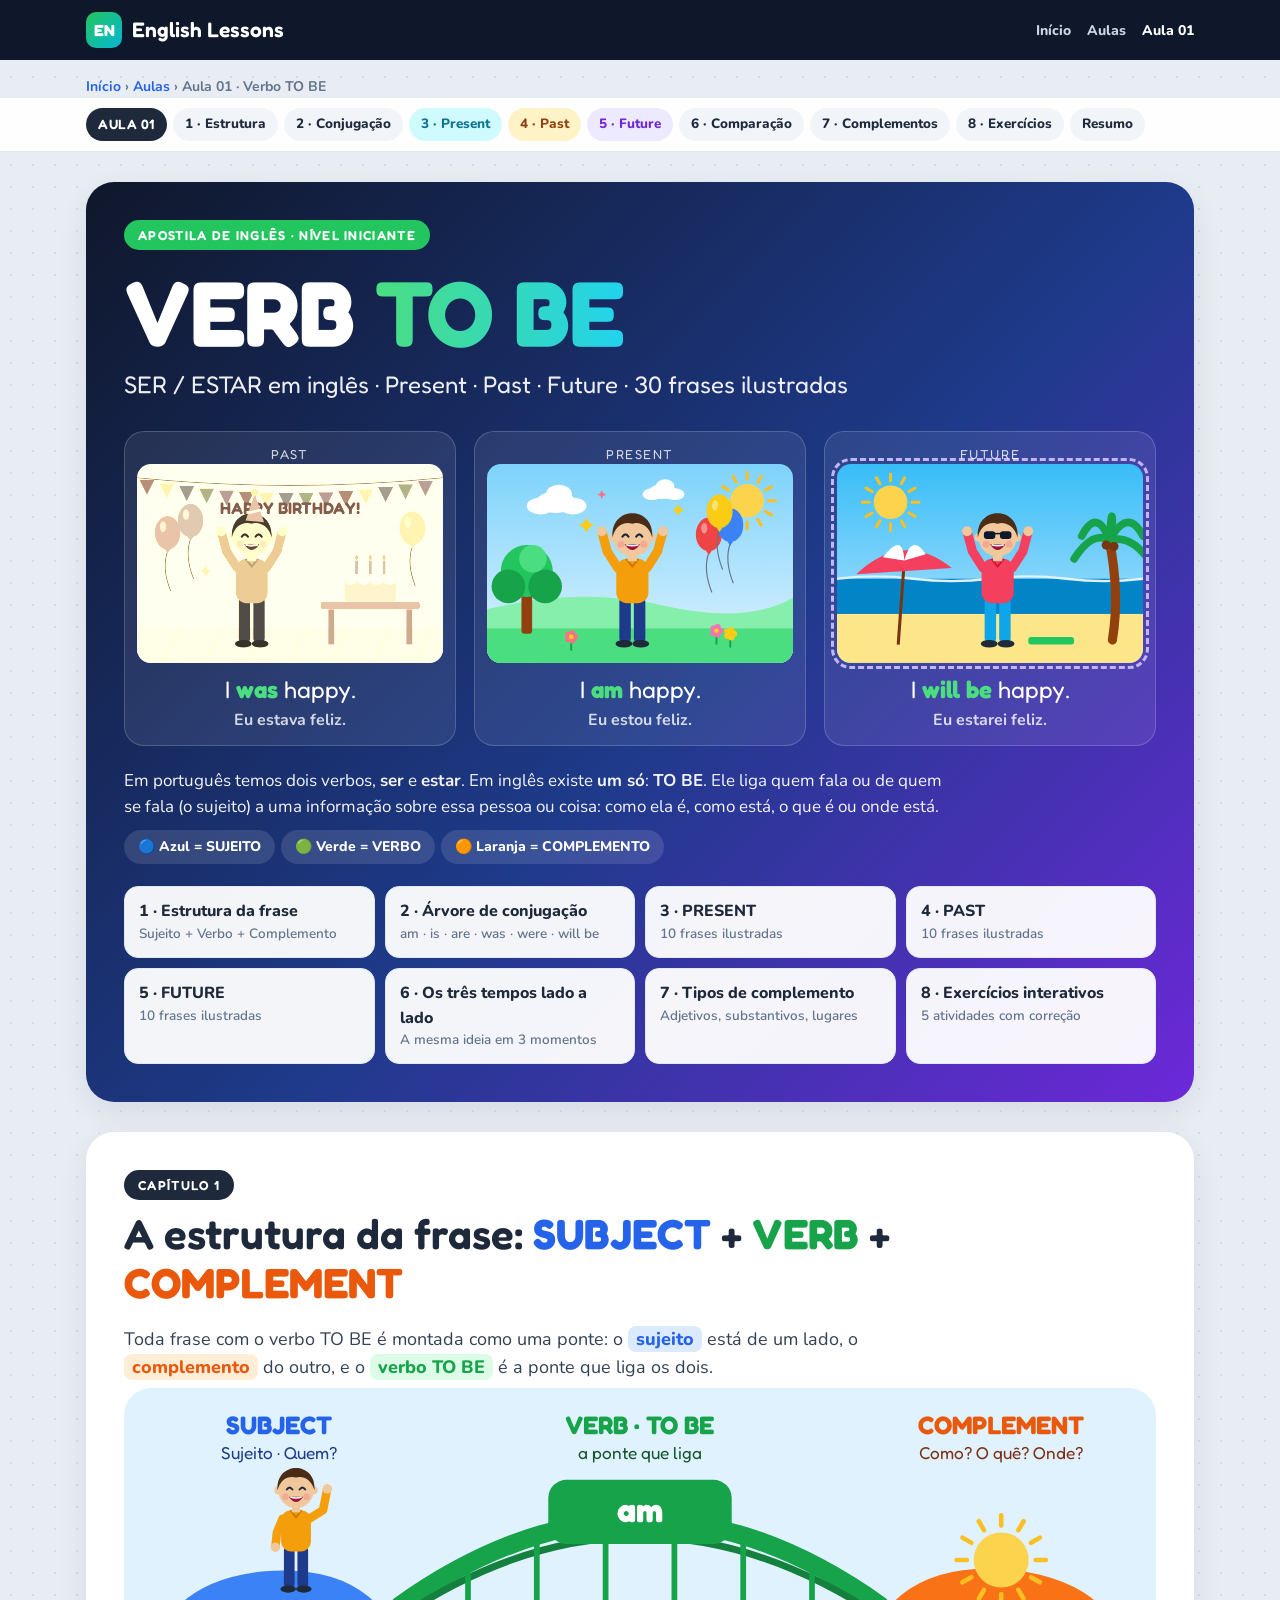
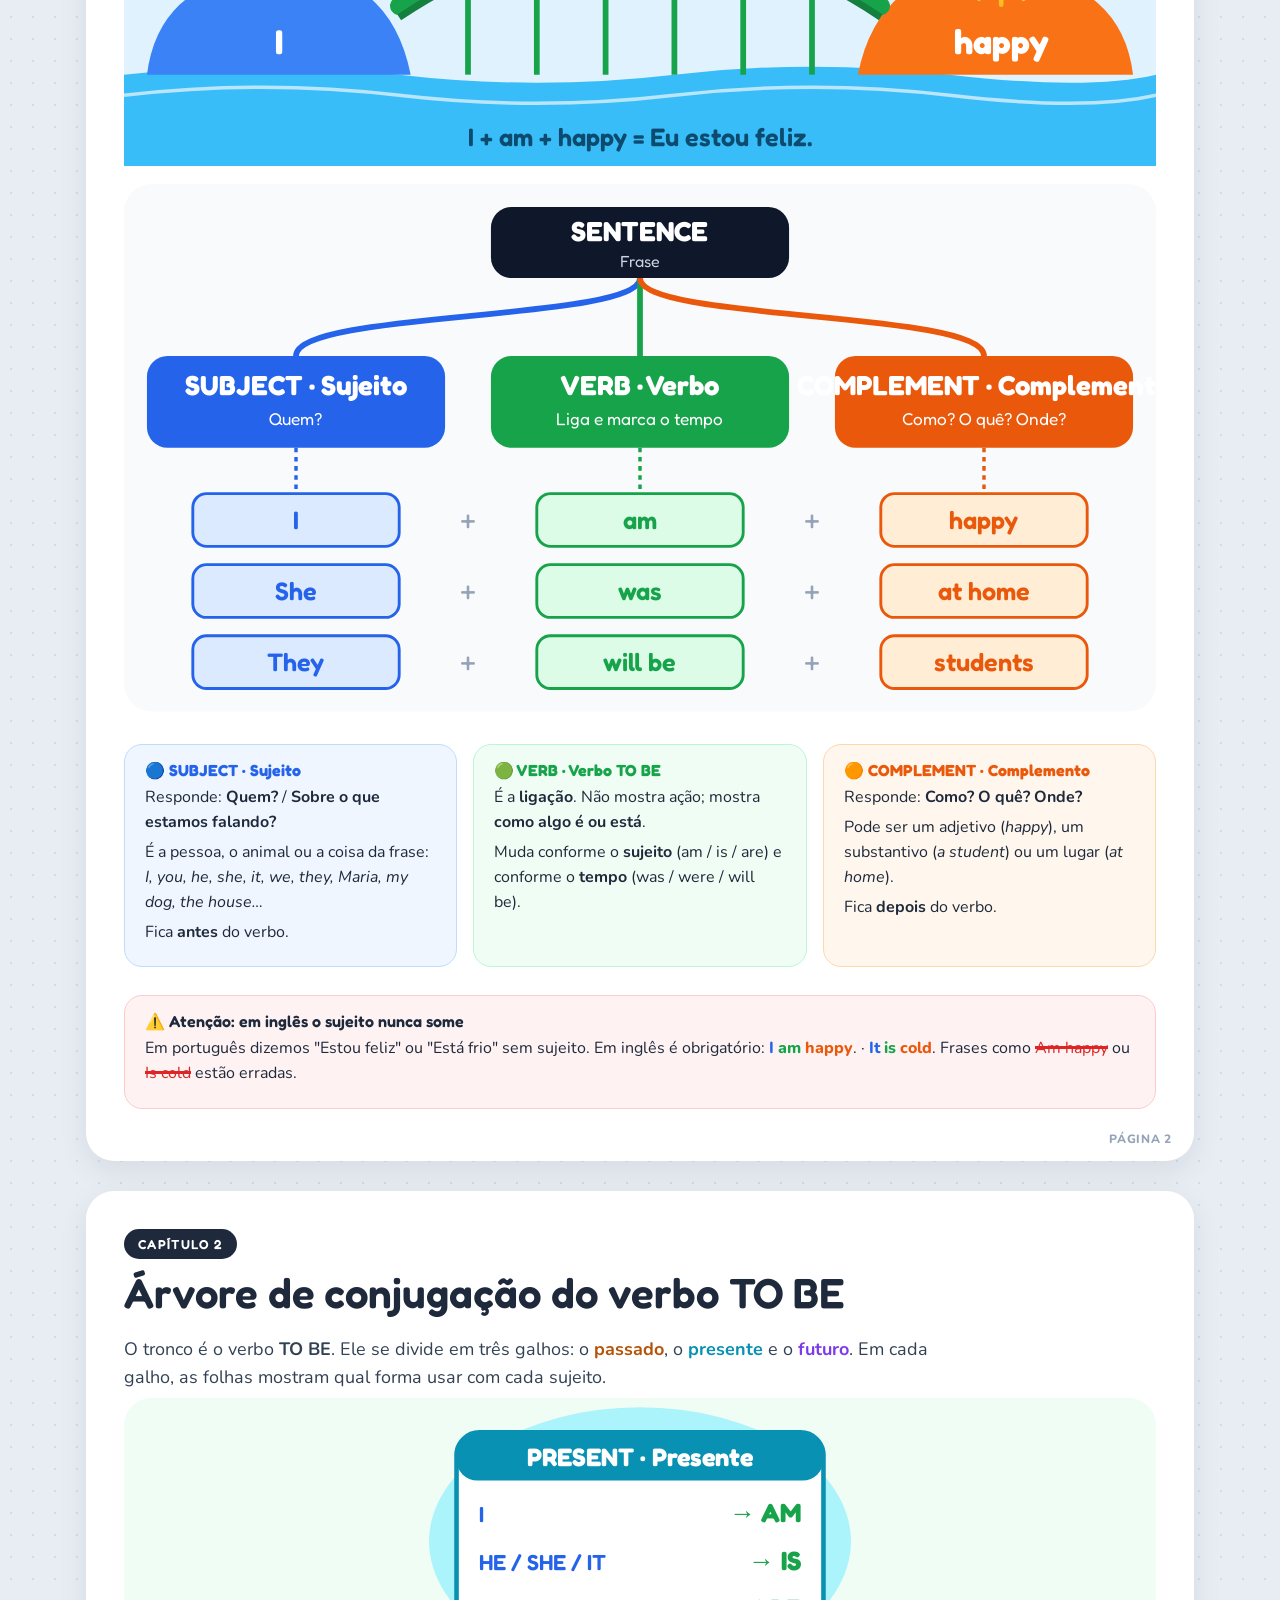
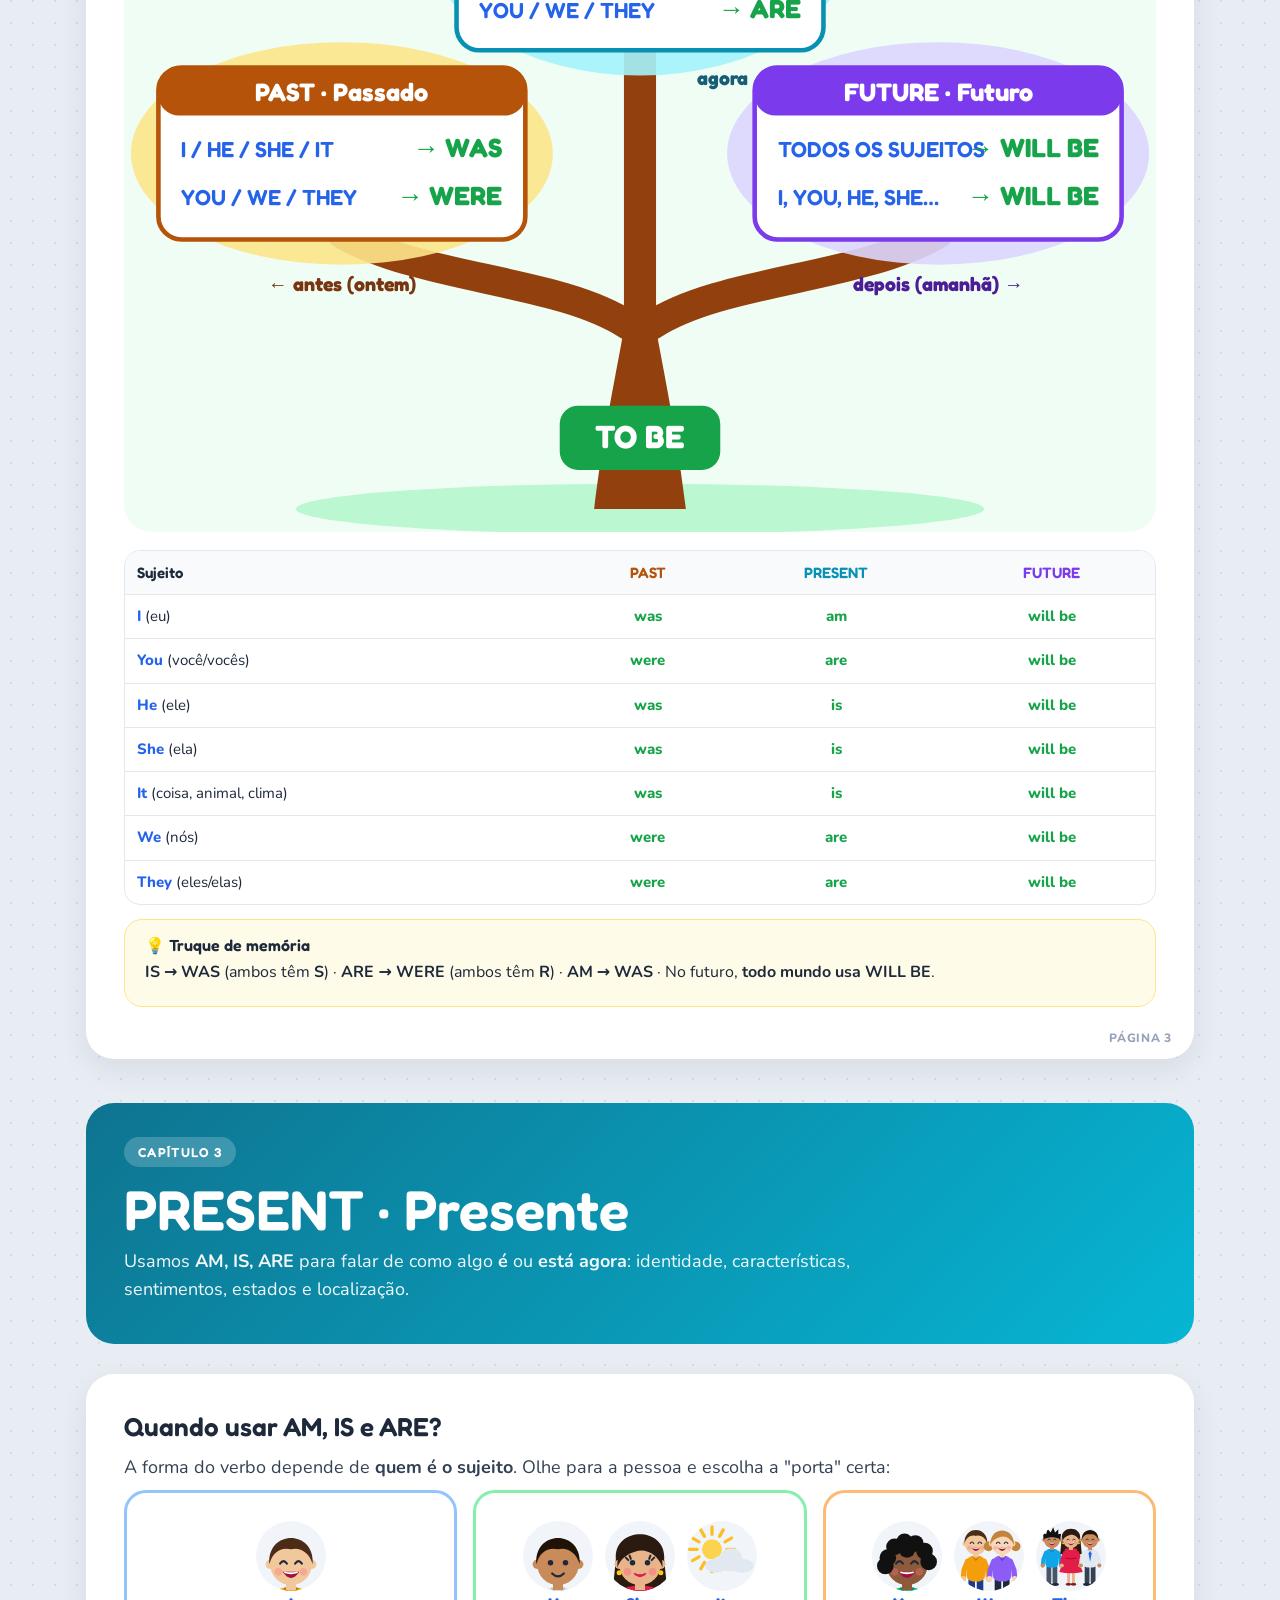
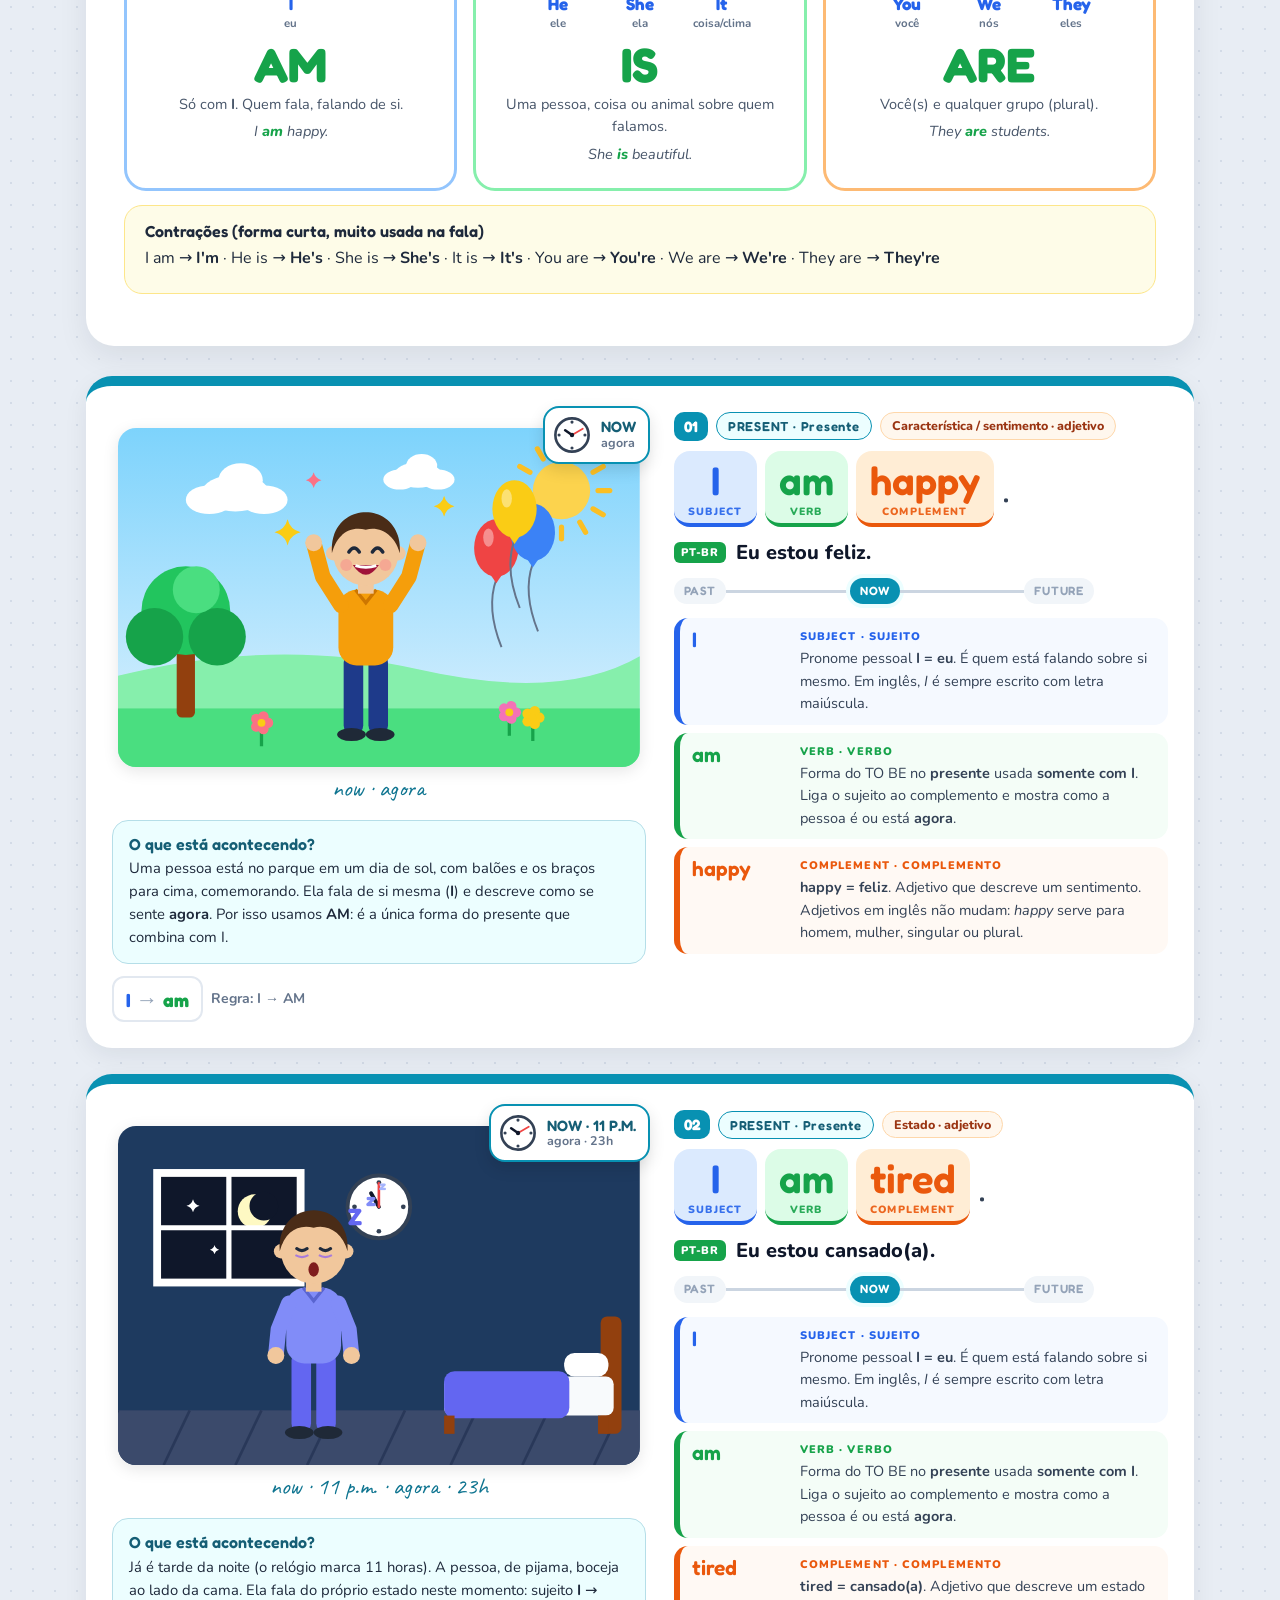
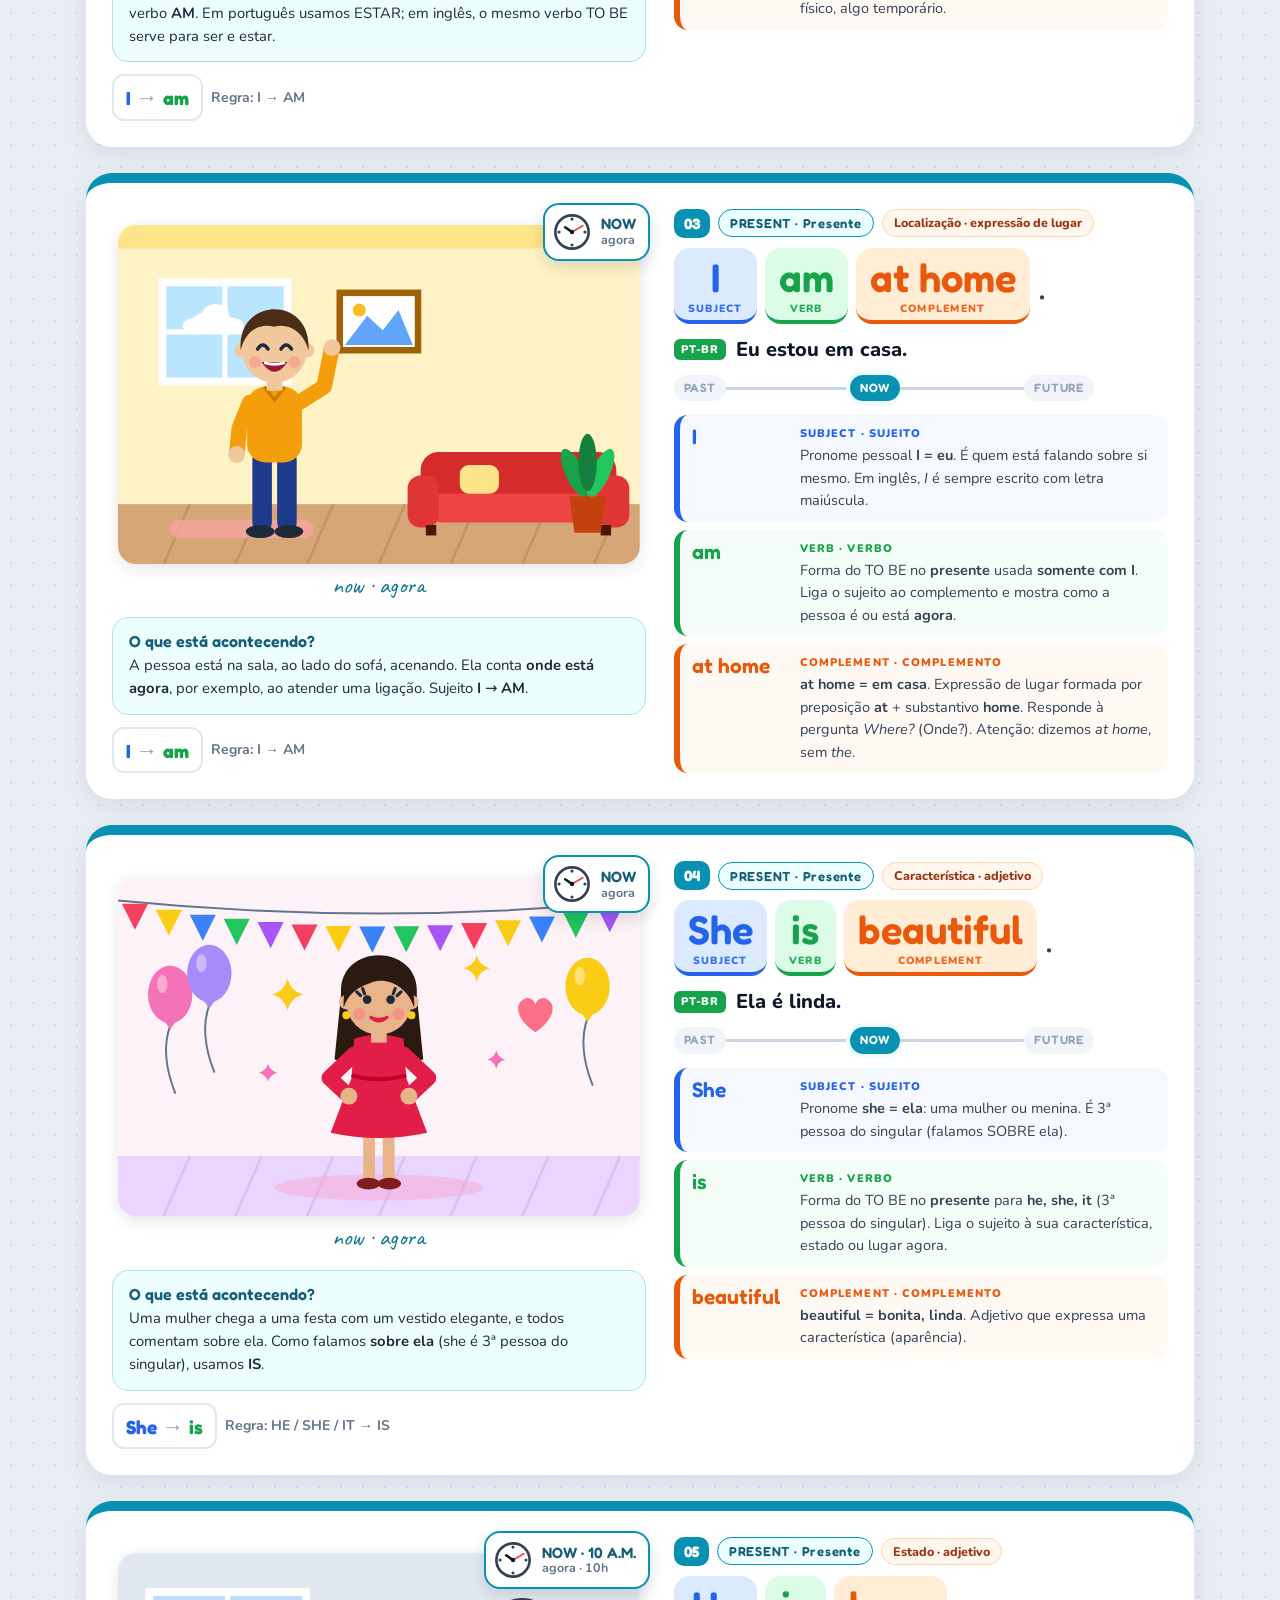
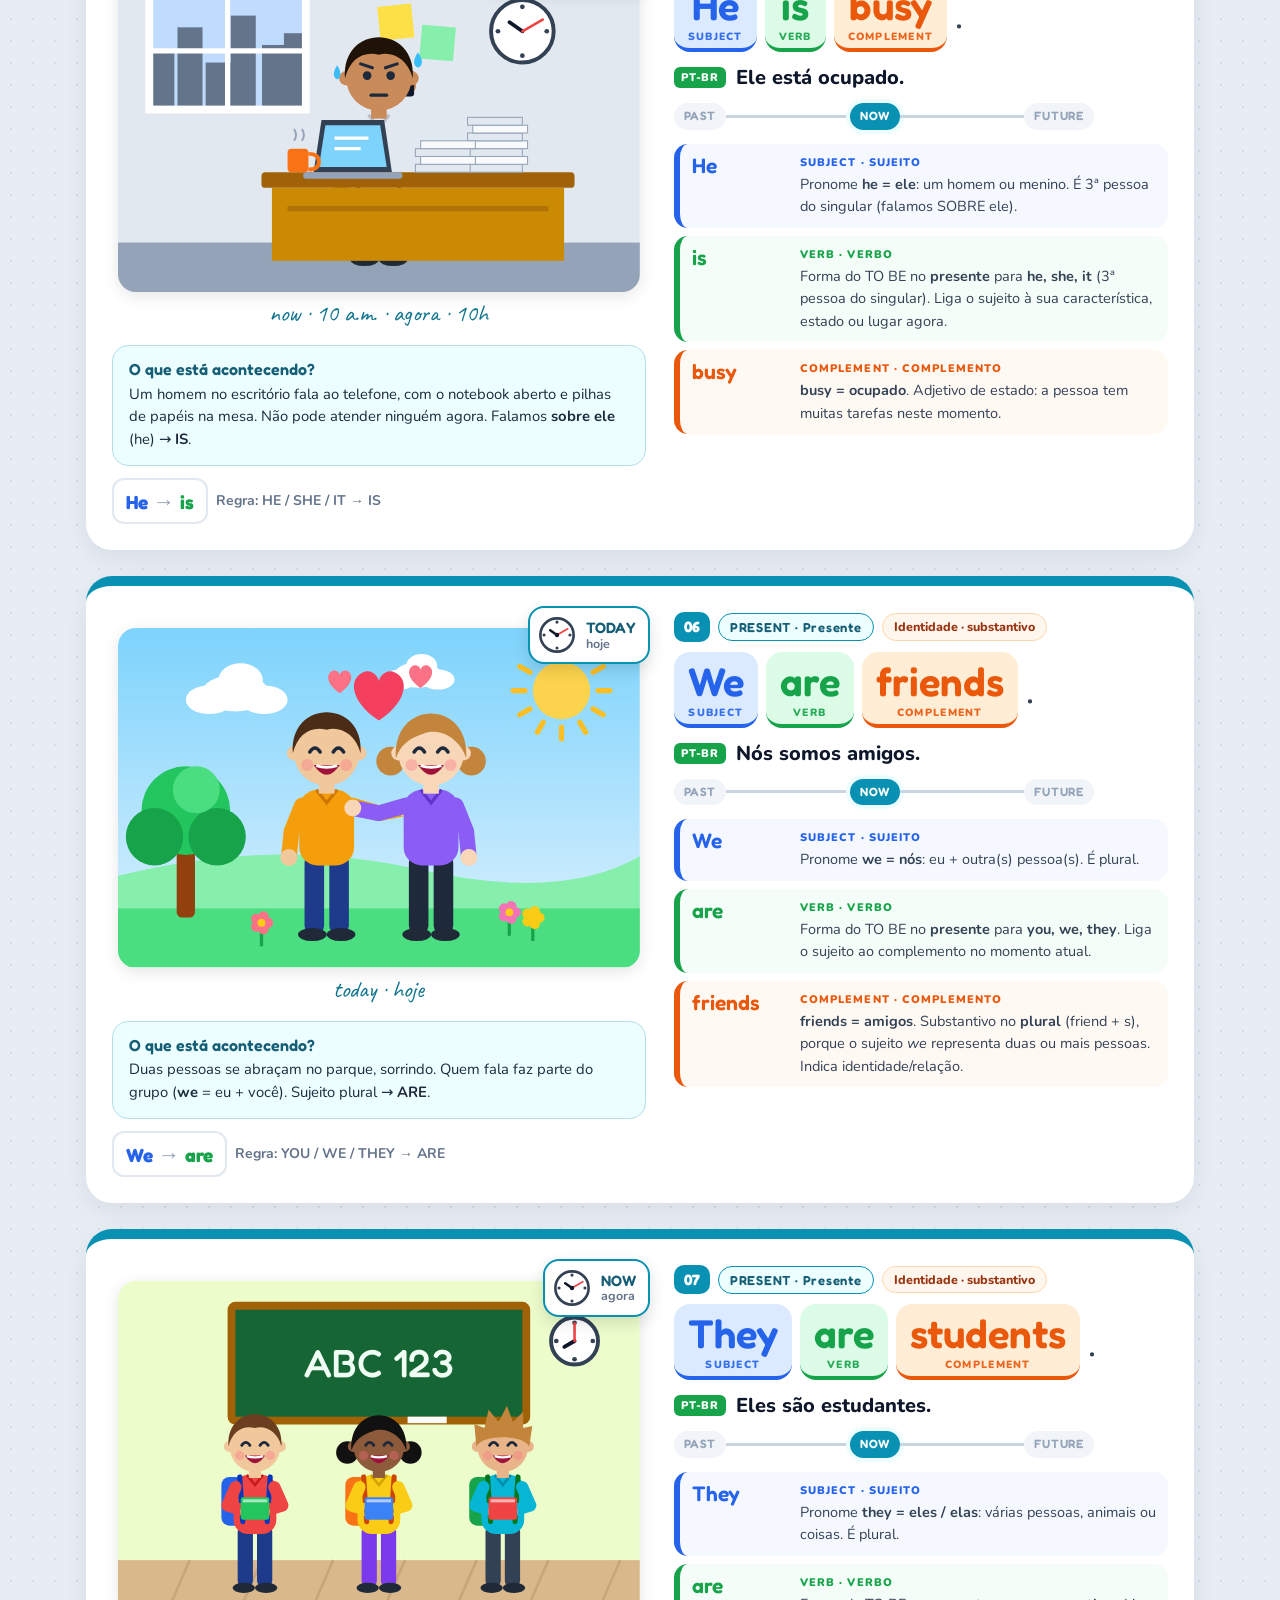
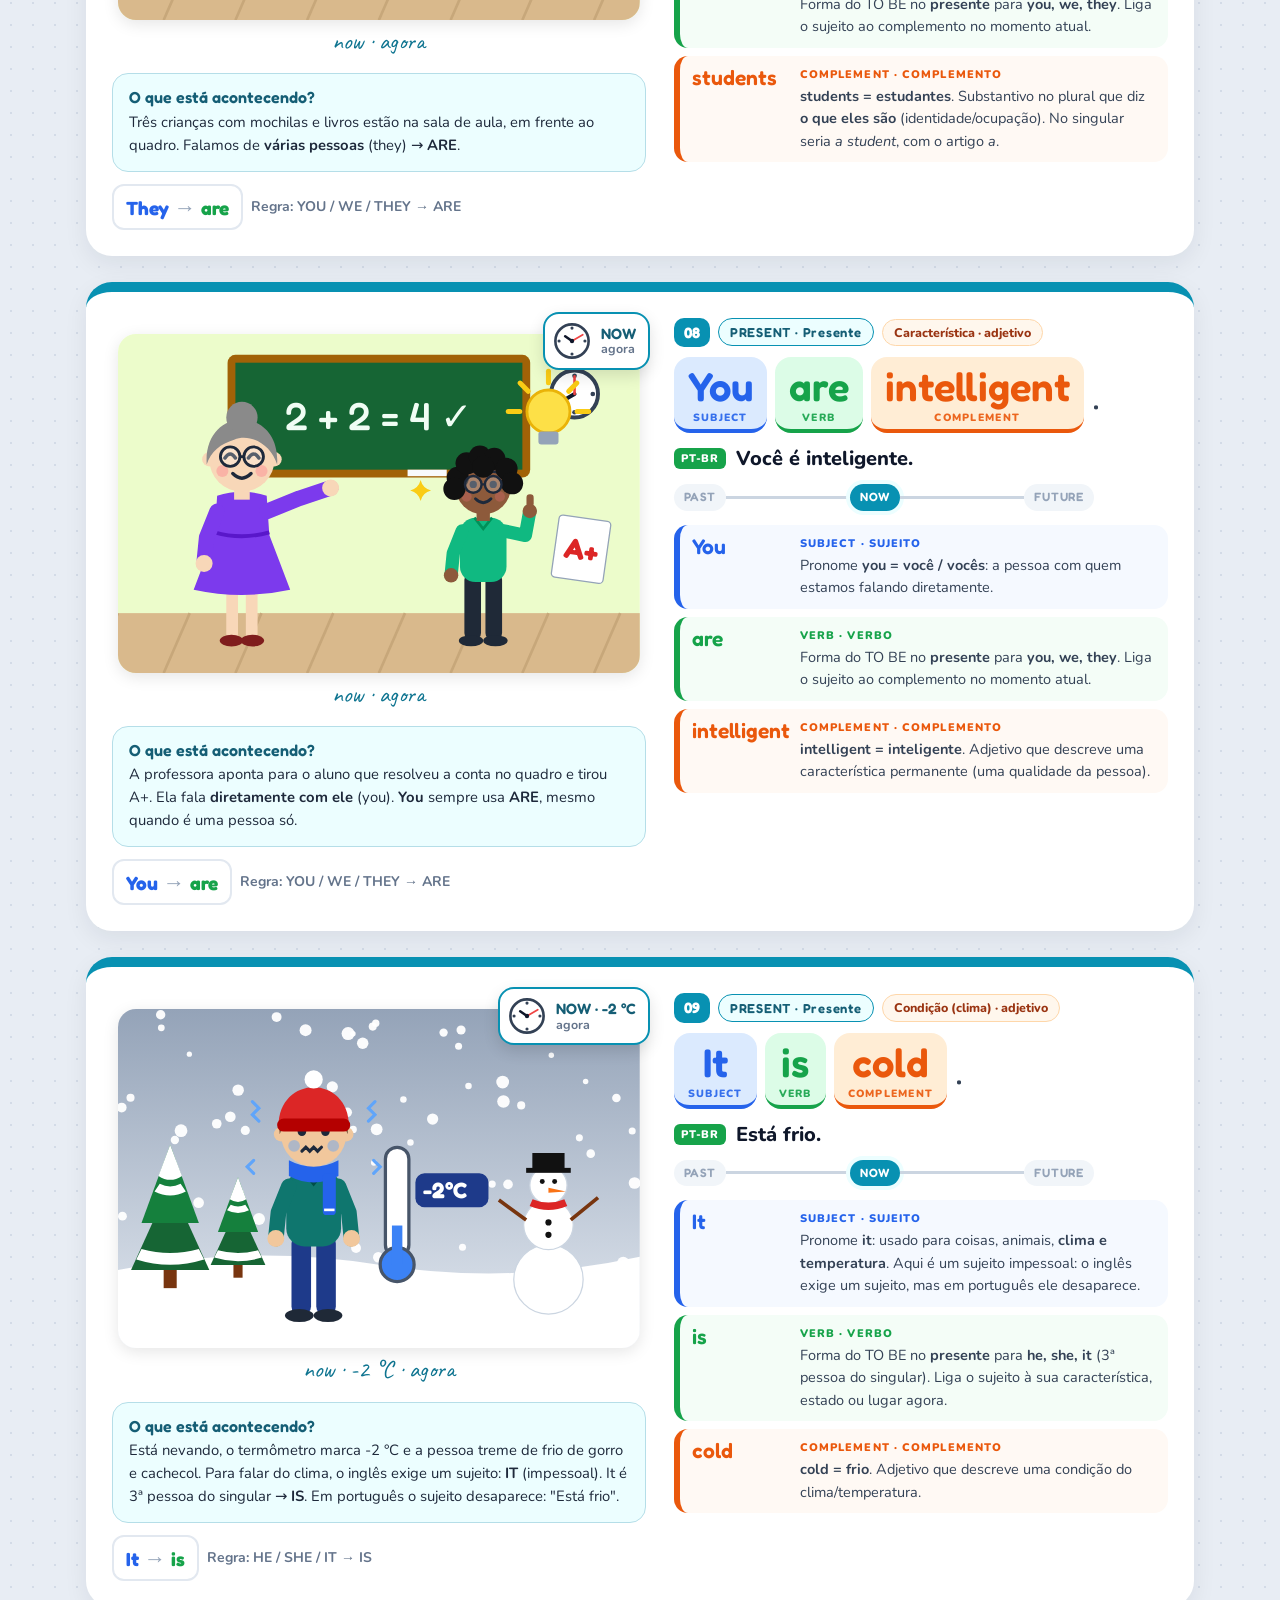
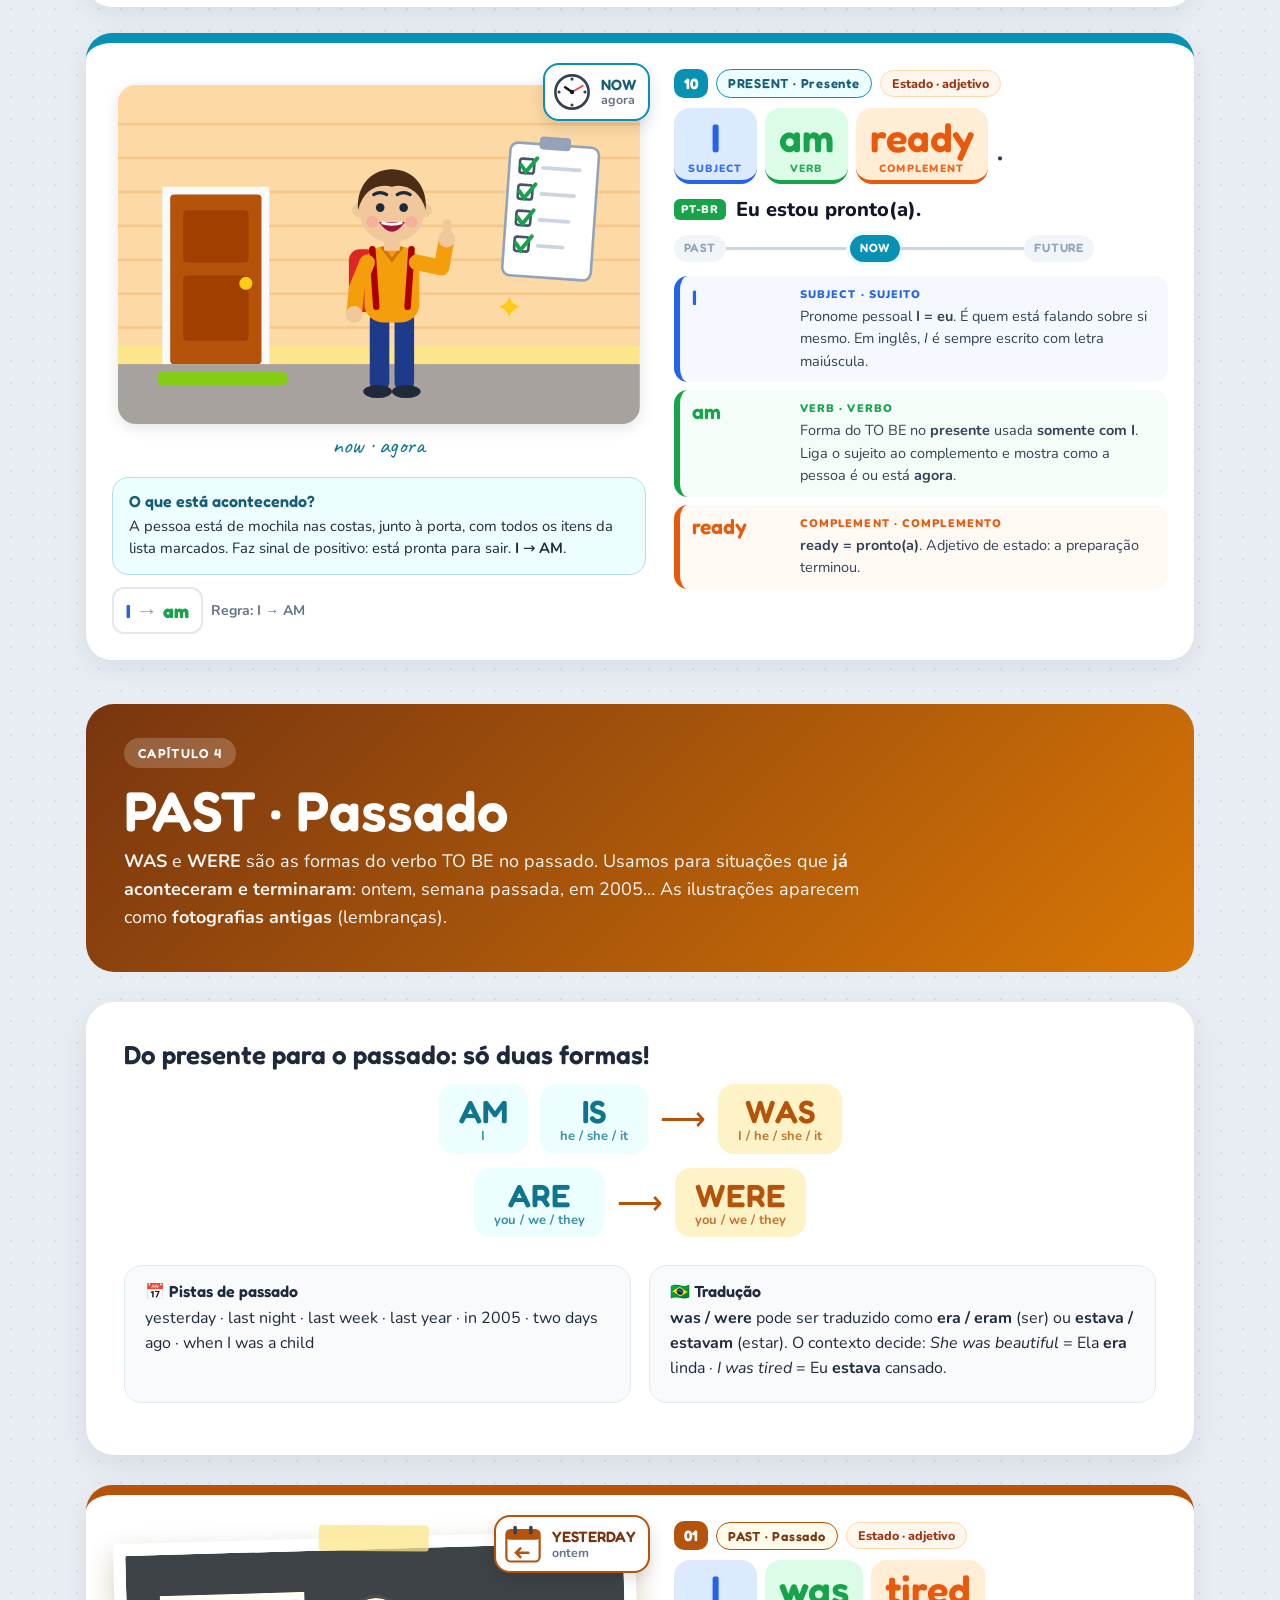
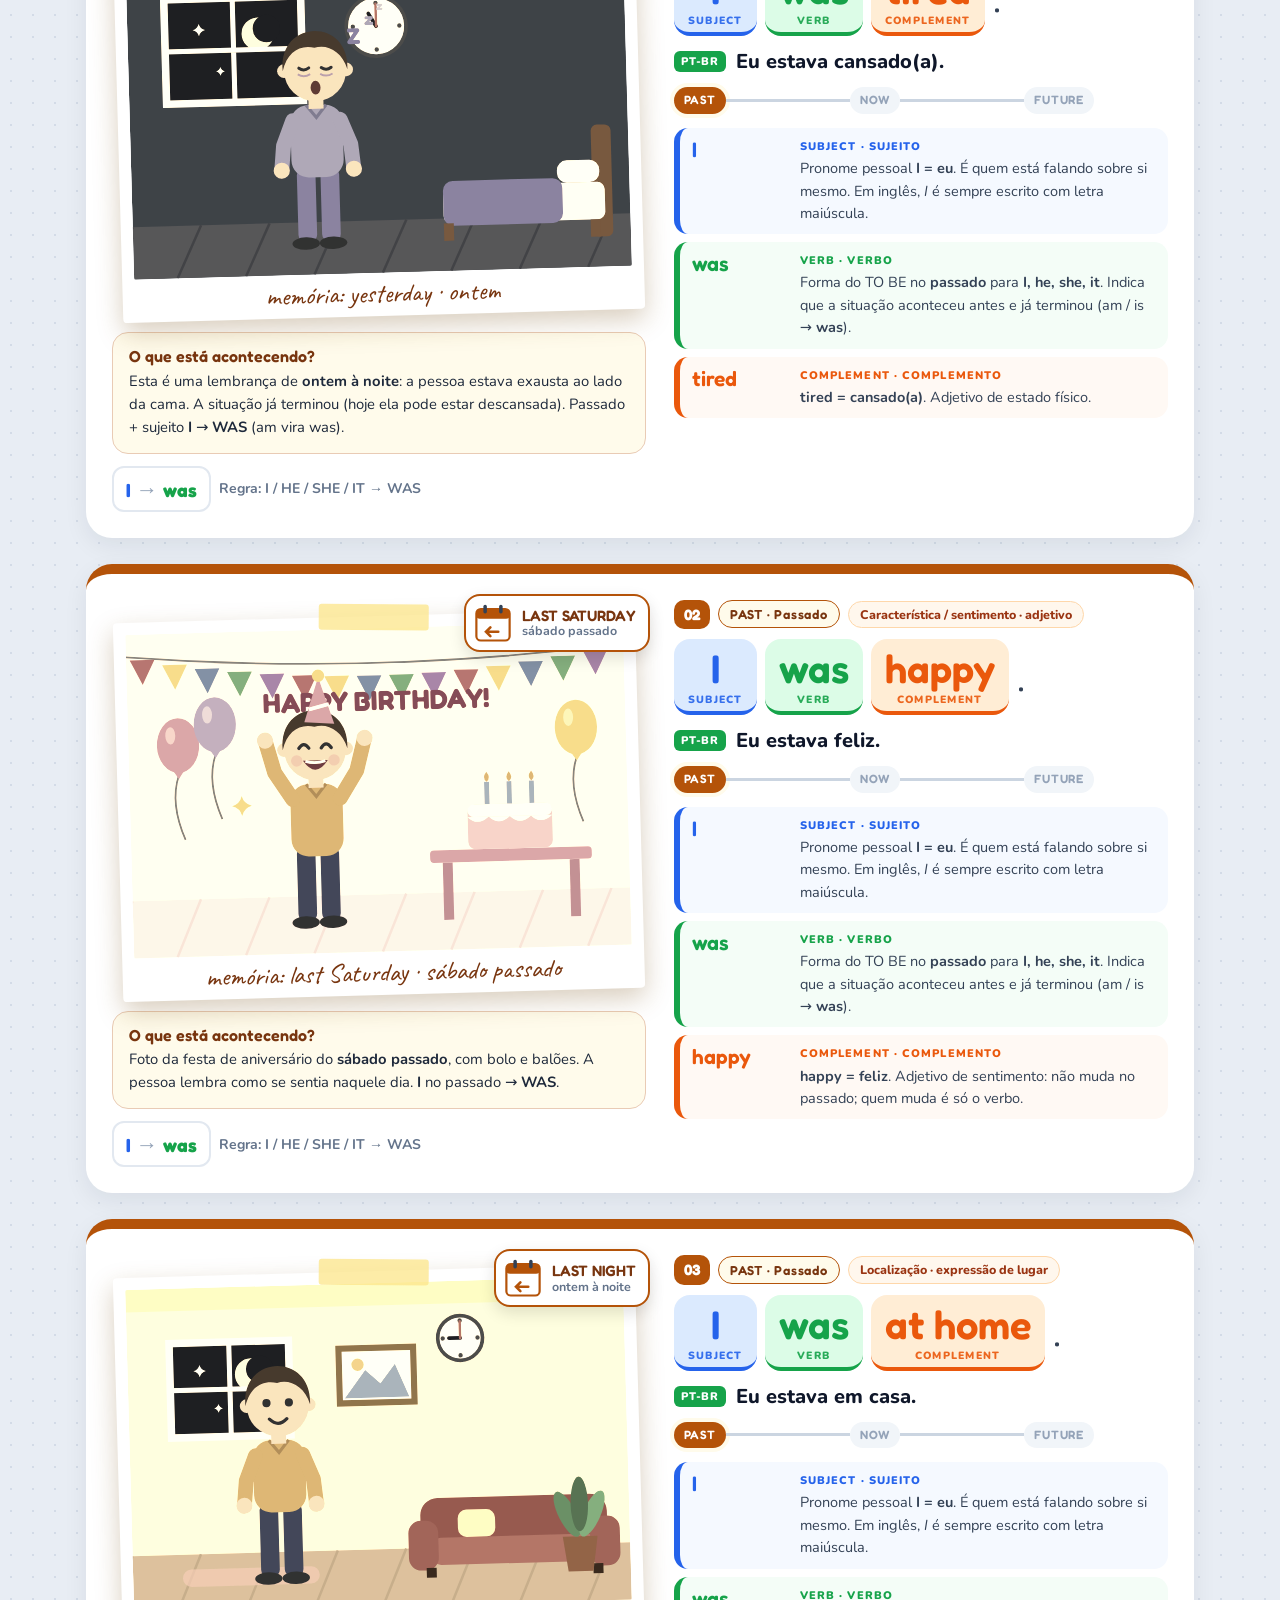
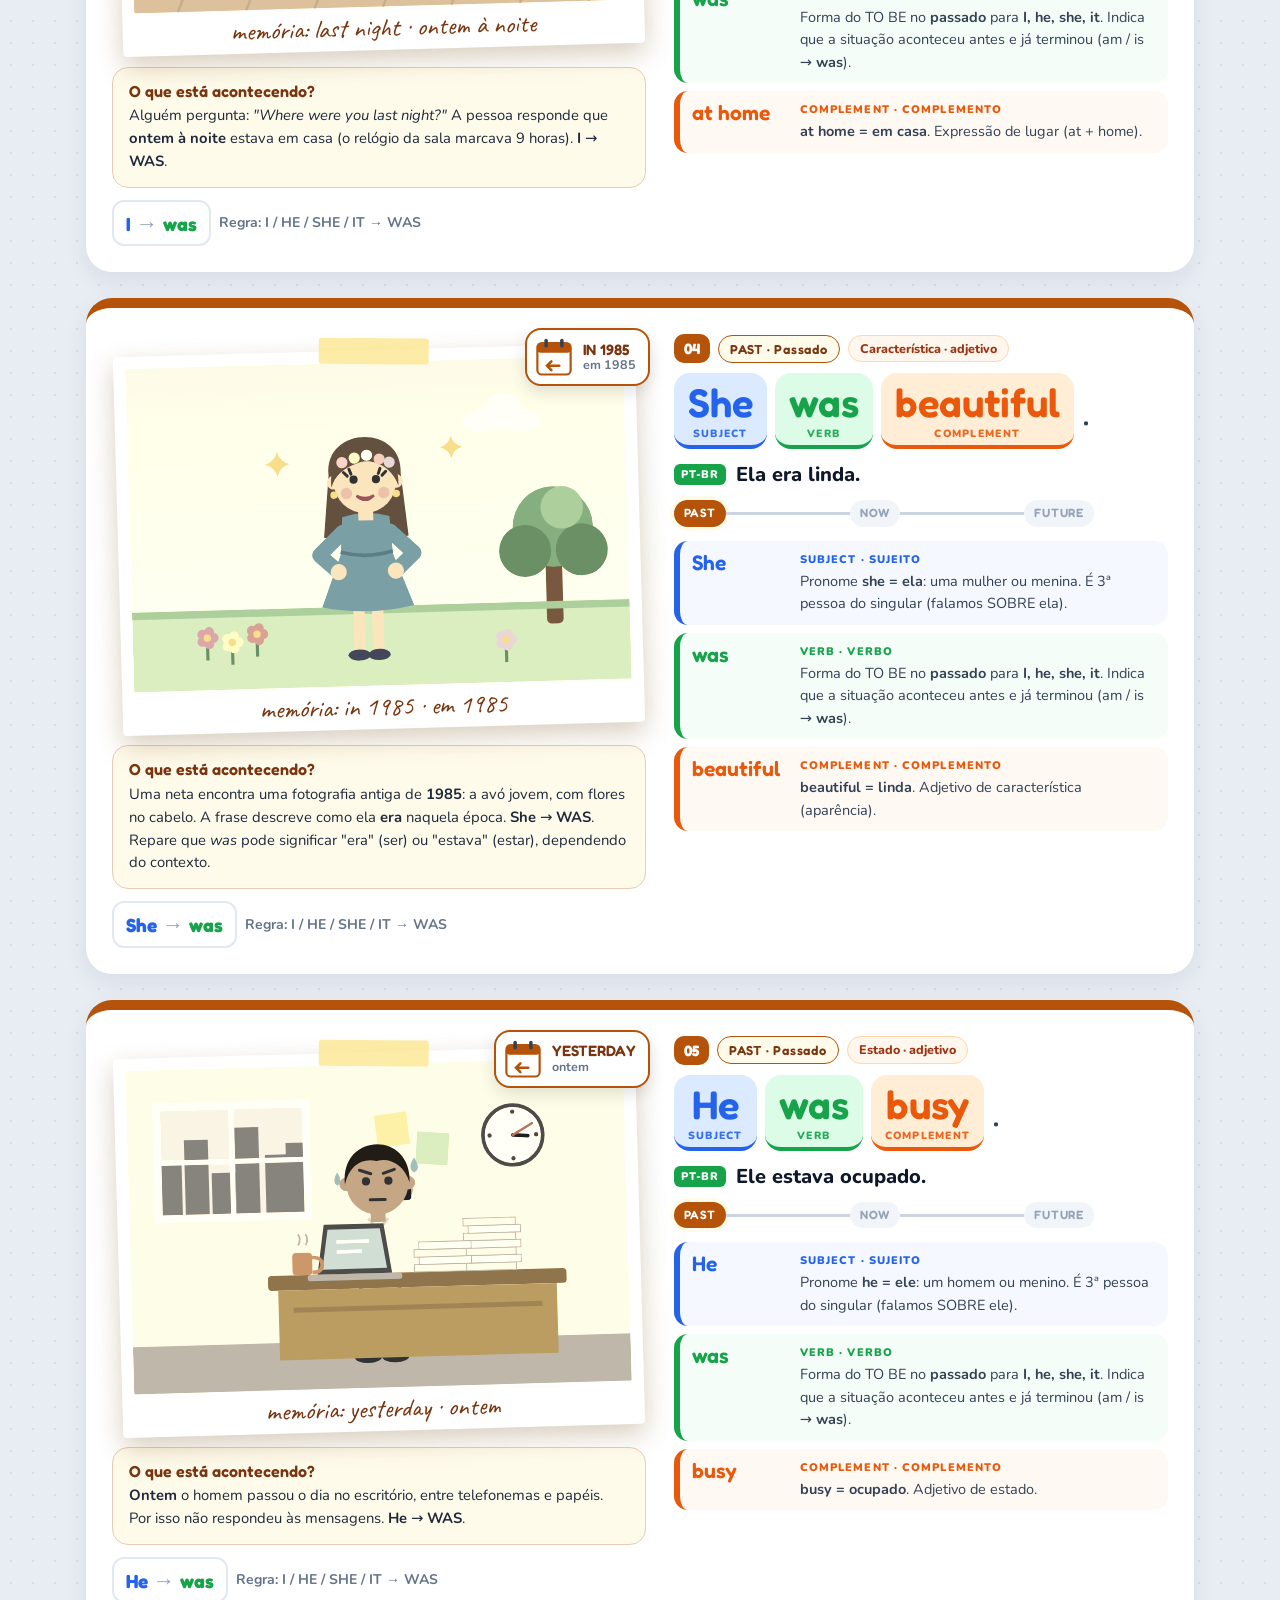
==== aulas/aula-01-verbo-to-be.html @ 04ef5740 "Initial commit: apostila interativa do verbo TO BE Aula 01 completa com ilustrações SVG, exercícios " ====
<!DOCTYPE html>
<html lang="pt-BR">
<head>
<meta charset="utf-8">
<meta name="viewport" content="width=device-width, initial-scale=1">
<title>Aula 01 · Verbo TO BE – English Lessons</title>
<meta name="description" content="Aula 01: o verbo TO BE (ser/estar) no presente, passado e futuro, com 30 frases ilustradas e exercícios.">
<link rel="preconnect" href="https://fonts.googleapis.com">
<link href="https://fonts.googleapis.com/css2?family=Fredoka:wght@400;500;600;700&family=Nunito:wght@400;600;700;800;900&family=Caveat:wght@600;700&display=swap" rel="stylesheet">
<link rel="stylesheet" href="../css/style.css">
</head>
<body>
<header class="site-head"><div class="in"><a class="logo" href="../index.html"><i>EN</i>English Lessons</a><nav><a href="../index.html">Início</a><a href="../index.html#aulas">Aulas</a><a class="on" href="aula-01-verbo-to-be.html">Aula 01</a></nav></div></header>
<div class="crumb"><a href="../index.html">Início</a> › <a href="../index.html#aulas">Aulas</a> › Aula 01 · Verbo TO BE</div>
<nav class="top" id="topNav"><div class="in">
<button class="ham" id="ham" aria-label="Menu"><span></span><span></span><span></span></button>
<a class="brand" href="#inicio">AULA 01</a>
<div class="nav-links"><a href="#estrutura">1 · Estrutura</a><a href="#conjugacao">2 · Conjugação</a><a class="np" href="#present">3 · Present</a><a class="npa" href="#past">4 · Past</a><a class="nf" href="#future">5 · Future</a><a href="#comparacao">6 · Comparação</a><a href="#complementos">7 · Complementos</a><a href="#exercicios">8 · Exercícios</a><a href="#resumo">Resumo</a></div>
</div></nav>
<nav class="sidenav" id="sidenav">
  <span class="snav-brand">AULA 01</span>
  <a href="#inicio">Início</a>
  <a href="#estrutura">1 · Estrutura</a>
  <a href="#conjugacao">2 · Conjugação</a>
  <a href="#present" class="snp">3 · Present</a>
  <a href="#past" class="snpa">4 · Past</a>
  <a href="#future" class="snf">5 · Future</a>
  <a href="#comparacao">6 · Comparação</a>
  <a href="#complementos">7 · Complementos</a>
  <a href="#exercicios">8 · Exercícios</a>
  <a href="#resumo">Resumo</a>
</nav>
<div class="wrap">

<section id="inicio" class="page cover">
 <div class="kicker" style="background:#22c55e">Apostila de Inglês · Nível iniciante</div>
 <h1>VERB <span class="be">TO BE</span></h1>
 <div class="sub">SER / ESTAR em inglês · Present · Past · Future · 30 frases ilustradas</div>
 <div class="tri" id="coverTri"></div>
 <p style="margin-top:22px;font-size:17px;opacity:.95;max-width:820px">Em português temos dois verbos, <b>ser</b> e <b>estar</b>. Em inglês existe <b>um só</b>: <b>TO BE</b>. Ele liga quem fala ou de quem se fala (o sujeito) a uma informação sobre essa pessoa ou coisa: como ela é, como está, o que é ou onde está.</p>
 <div><span class="pill">🔵 Azul = SUJEITO</span><span class="pill">🟢 Verde = VERBO</span><span class="pill">🟠 Laranja = COMPLEMENTO</span></div>
 <div class="toc" style="margin-top:22px">
  <a href="#estrutura" style="background:rgba(255,255,255,.95)">1 · Estrutura da frase<span>Sujeito + Verbo + Complemento</span></a>
  <a href="#conjugacao" style="background:rgba(255,255,255,.95)">2 · Árvore de conjugação<span>am · is · are · was · were · will be</span></a>
  <a href="#present" style="background:rgba(255,255,255,.95)">3 · PRESENT<span>10 frases ilustradas</span></a>
  <a href="#past" style="background:rgba(255,255,255,.95)">4 · PAST<span>10 frases ilustradas</span></a>
  <a href="#future" style="background:rgba(255,255,255,.95)">5 · FUTURE<span>10 frases ilustradas</span></a>
  <a href="#comparacao" style="background:rgba(255,255,255,.95)">6 · Os três tempos lado a lado<span>A mesma ideia em 3 momentos</span></a>
  <a href="#complementos" style="background:rgba(255,255,255,.95)">7 · Tipos de complemento<span>Adjetivos, substantivos, lugares</span></a>
  <a href="#exercicios" style="background:rgba(255,255,255,.95)">8 · Exercícios interativos<span>5 atividades com correção</span></a>
 </div>
</section>

<section id="estrutura" class="page">
 <div class="kicker">Capítulo 1</div>
 <h2 style="font-size:clamp(28px,4vw,42px)">A estrutura da frase: <span class="S">SUBJECT</span> + <span class="V">VERB</span> + <span class="C">COMPLEMENT</span></h2>
 <p class="lead">Toda frase com o verbo TO BE é montada como uma ponte: o <span class="hs">sujeito</span> está de um lado, o <span class="hc">complemento</span> do outro, e o <span class="hv">verbo TO BE</span> é a ponte que liga os dois.</p>
 <div class="bigsvg" id="bridge"></div>
 <div class="bigsvg" id="tree" style="margin-top:18px"></div>
 <div class="grid3" style="margin-top:18px">
  <div class="note b"><h4 class="S">🔵 SUBJECT · Sujeito</h4><p>Responde: <b>Quem?</b> / <b>Sobre o que estamos falando?</b></p><p>É a pessoa, o animal ou a coisa da frase: <i>I, you, he, she, it, we, they, Maria, my dog, the house…</i></p><p>Fica <b>antes</b> do verbo.</p></div>
  <div class="note g"><h4 class="V">🟢 VERB · Verbo TO BE</h4><p>É a <b>ligação</b>. Não mostra ação; mostra <b>como algo é ou está</b>.</p><p>Muda conforme o <b>sujeito</b> (am / is / are) e conforme o <b>tempo</b> (was / were / will be).</p></div>
  <div class="note y" style="background:#fff7ed;border-color:#fed7aa"><h4 class="C">🟠 COMPLEMENT · Complemento</h4><p>Responde: <b>Como?</b> <b>O quê?</b> <b>Onde?</b></p><p>Pode ser um adjetivo (<i>happy</i>), um substantivo (<i>a student</i>) ou um lugar (<i>at home</i>).</p><p>Fica <b>depois</b> do verbo.</p></div>
 </div>
 <div class="note r"><h4>⚠️ Atenção: em inglês o sujeito nunca some</h4><p>Em português dizemos "Estou feliz" ou "Está frio" sem sujeito. Em inglês é obrigatório: <b class="S">I</b> <b class="V">am</b> <b class="C">happy</b>. · <b class="S">It</b> <b class="V">is</b> <b class="C">cold</b>. Frases como <span class="wrong"><s>Am happy</s></span> ou <span class="wrong"><s>Is cold</s></span> estão erradas.</p></div>
 <div class="pnum">PÁGINA 2</div>
</section>

<section id="conjugacao" class="page">
 <div class="kicker">Capítulo 2</div>
 <h2 style="font-size:clamp(28px,4vw,42px)">Árvore de conjugação do verbo TO BE</h2>
 <p class="lead">O tronco é o verbo <b>TO BE</b>. Ele se divide em três galhos: o <b style="color:var(--past)">passado</b>, o <b style="color:var(--present)">presente</b> e o <b style="color:var(--future)">futuro</b>. Em cada galho, as folhas mostram qual forma usar com cada sujeito.</p>
 <div class="bigsvg" id="conjTree"></div>
 <table class="tbl cheat" style="margin-top:18px">
  <tr><th>Sujeito</th><th style="color:var(--past)">PAST</th><th style="color:var(--present)">PRESENT</th><th style="color:var(--future)">FUTURE</th></tr>
  <tr><td><b class="S">I</b> (eu)</td><td class="V">was</td><td class="V">am</td><td class="V">will be</td></tr>
  <tr><td><b class="S">You</b> (você/vocês)</td><td class="V">were</td><td class="V">are</td><td class="V">will be</td></tr>
  <tr><td><b class="S">He</b> (ele)</td><td class="V">was</td><td class="V">is</td><td class="V">will be</td></tr>
  <tr><td><b class="S">She</b> (ela)</td><td class="V">was</td><td class="V">is</td><td class="V">will be</td></tr>
  <tr><td><b class="S">It</b> (coisa, animal, clima)</td><td class="V">was</td><td class="V">is</td><td class="V">will be</td></tr>
  <tr><td><b class="S">We</b> (nós)</td><td class="V">were</td><td class="V">are</td><td class="V">will be</td></tr>
  <tr><td><b class="S">They</b> (eles/elas)</td><td class="V">were</td><td class="V">are</td><td class="V">will be</td></tr>
 </table>
 <div class="note y"><h4>💡 Truque de memória</h4><p><b>IS → WAS</b> (ambos têm <b>S</b>) · <b>ARE → WERE</b> (ambos têm <b>R</b>) · <b>AM → WAS</b> · No futuro, <b>todo mundo usa WILL BE</b>.</p></div>
 <div class="pnum">PÁGINA 3</div>
</section>

<div id="present" class="thead present"><div class="kicker" style="background:rgba(255,255,255,.2)">Capítulo 3</div><h2>PRESENT · Presente</h2><p>Usamos <b>AM, IS, ARE</b> para falar de como algo <b>é</b> ou <b>está agora</b>: identidade, características, sentimentos, estados e localização.</p></div>
<section class="page" id="presentIntro"></section>
<div id="cards-present"></div>

<div id="past" class="thead past"><div class="kicker" style="background:rgba(255,255,255,.2)">Capítulo 4</div><h2>PAST · Passado</h2><p><b>WAS</b> e <b>WERE</b> são as formas do verbo TO BE no passado. Usamos para situações que <b>já aconteceram e terminaram</b>: ontem, semana passada, em 2005… As ilustrações aparecem como <b>fotografias antigas</b> (lembranças).</p></div>
<section class="page" id="pastIntro"></section>
<div id="cards-past"></div>

<div id="future" class="thead future"><div class="kicker" style="background:rgba(255,255,255,.2)">Capítulo 5</div><h2>FUTURE · Futuro</h2><p><b>WILL + BE</b>: WILL indica que é futuro, e BE é a forma básica do verbo TO BE. Usamos para previsões, planos e expectativas. As ilustrações aparecem em <b>molduras tracejadas</b>, como planos e sonhos.</p></div>
<section class="page" id="futureIntro"></section>
<div id="cards-future"></div>

<section id="comparacao" class="page">
 <div class="kicker">Capítulo 6</div>
 <h2 style="font-size:clamp(28px,4vw,42px)">Os três tempos lado a lado</h2>
 <p class="lead">Veja a <b>mesma ideia</b> em três momentos diferentes. Repare: o <span class="hs">sujeito</span> e o <span class="hc">complemento</span> continuam iguais; <b>só o <span class="hv">verbo</span> muda</b>.</p>
 <div id="cmpBoards"></div>
 <div class="note g"><h4>Por que o sujeito e o complemento não mudam?</h4>
 <p>Porque a <b>ideia</b> é a mesma: a mesma pessoa (<span class="hs">I</span>) com a mesma característica (<span class="hc">happy</span>). O que muda é <b>QUANDO</b> isso acontece, e em inglês quem carrega a informação de tempo é <b>somente o verbo</b>:</p>
 <ul><li><b class="V">am</b> → agora · <b class="V">was</b> → antes · <b class="V">will be</b> → depois</li>
 <li>Os adjetivos (happy, tired, busy…) <b>nunca mudam</b>: não têm passado, futuro, plural ou gênero.</li>
 <li>Para mudar o tempo de uma frase, troque só o verbo e, se quiser, acrescente uma expressão de tempo: <i>now, yesterday, tomorrow…</i></li></ul></div>
 <table class="tbl"><tr><th>Expressões de PASSADO</th><th>Expressões de PRESENTE</th><th>Expressões de FUTURO</th></tr>
 <tr><td>yesterday (ontem)<br>last night (ontem à noite)<br>last week (semana passada)<br>last year (ano passado)<br>in 2005 (em 2005)<br>two days ago (dois dias atrás)</td><td>now (agora)<br>today (hoje)<br>right now (neste momento)<br>at the moment (no momento)<br>this week (esta semana)</td><td>tomorrow (amanhã)<br>tonight (hoje à noite)<br>next week (semana que vem)<br>next year (ano que vem)<br>soon (em breve)<br>in the future (no futuro)</td></tr></table>
 <div class="pnum">COMPARAÇÃO</div>
</section>

<section id="complementos" class="page">
 <div class="kicker">Capítulo 7</div>
 <h2 style="font-size:clamp(28px,4vw,42px)">Tipos de complemento</h2>
 <p class="lead">O verbo TO BE pode ligar o sujeito a cinco tipos de informação. Descubra qual pergunta o complemento responde.</p>
 <div class="grid5" id="ctypes"></div>
 <h3 style="margin-top:26px;font-size:24px">Adjetivo, substantivo ou expressão de lugar?</h3>
 <table class="tbl">
 <tr><th>Classe</th><th>O que é</th><th>Exemplos</th><th>Regras importantes</th></tr>
 <tr><td><b class="C">Adjetivo</b></td><td>Palavra que <b>descreve</b>: qualidade, sentimento, estado, condição.</td><td>happy, tired, beautiful, cold, ready, hungry</td><td>Não tem plural nem gênero: <i>She is happy / They are happy</i>. Nunca use <i>a</i> antes do adjetivo sozinho: <span class="wrong"><s>I am a happy</s></span>.</td></tr>
 <tr><td><b class="C">Substantivo</b></td><td>Palavra que dá <b>nome</b>: diz o que ou quem o sujeito é.</td><td>a student, a teacher, friends, students</td><td>No singular precisa de <b>a/an</b>: <i>I am <b>a</b> student</i> · <i>She is <b>an</b> engineer</i>. No plural recebe <b>-s</b> e perde o artigo: <i>They are student<b>s</b></i>.</td></tr>
 <tr><td><b class="C">Expressão de lugar</b></td><td>Preposição + lugar: diz <b>onde</b>.</td><td>at home, at school, at work, in the park, on the bus</td><td>Comece com preposição: <b>at</b> (ponto/local), <b>in</b> (dentro), <b>on</b> (sobre / meio de transporte). <i>At home</i> não leva <i>the</i>.</td></tr>
 </table>
 <div class="pnum">COMPLEMENTOS</div>
</section>

<section id="exercicios" class="page">
 <div class="kicker">Capítulo 8</div>
 <h2 style="font-size:clamp(28px,4vw,42px)">Exercícios visuais</h2>
 <p class="lead">Pratique! Todos os exercícios têm correção automática. Seus pontos aparecem no placar no fim da página.</p>
 <div id="exs"></div>
 <div class="score" id="score">Placar: 0 pontos</div>
</section>

<section id="resumo" class="page">
 <div class="kicker">Resumo</div>
 <h2 style="font-size:clamp(28px,4vw,42px)">Folha-resumo para revisar</h2>
 <div class="grid3">
  <div class="note" style="background:#fffbeb;border-color:#fde68a"><h4 style="color:var(--past)">PAST · Passado</h4><p style="font-family:Fredoka;font-size:20px"><b class="S">I / He / She / It</b> → <b class="V">WAS</b><br><b class="S">You / We / They</b> → <b class="V">WERE</b></p><p>yesterday · last week · in 2005</p><p><i>I <b class="V">was</b> tired.</i></p></div>
  <div class="note" style="background:#ecfeff;border-color:#a5f3fc"><h4 style="color:var(--present)">PRESENT · Presente</h4><p style="font-family:Fredoka;font-size:20px"><b class="S">I</b> → <b class="V">AM</b><br><b class="S">He / She / It</b> → <b class="V">IS</b><br><b class="S">You / We / They</b> → <b class="V">ARE</b></p><p>now · today</p><p><i>I <b class="V">am</b> tired.</i></p></div>
  <div class="note" style="background:#f5f3ff;border-color:#ddd6fe"><h4 style="color:var(--future)">FUTURE · Futuro</h4><p style="font-family:Fredoka;font-size:20px"><b class="S">Todos os sujeitos</b> → <b class="V">WILL BE</b></p><p>tomorrow · next week · soon</p><p><i>I <b class="V">will be</b> tired.</i></p></div>
 </div>
 <div class="note b"><h4>✅ Checklist para criar a sua frase</h4><ol style="margin:0;padding-left:20px"><li>Escolha o <b class="S">sujeito</b>: quem?</li><li>Escolha o <b>tempo</b>: antes, agora ou depois?</li><li>Escolha a forma do <b class="V">verbo</b> pela árvore de conjugação.</li><li>Acrescente o <b class="C">complemento</b>: como? o quê? onde?</li><li>Termine com ponto final. 🎉</li></ol></div>
 <div class="foot">Apostila ilustrada · Verbo TO BE · Present, Past &amp; Future</div>
</section>
</div>
<div class="wrap"><div class="lesson-nav"><a href="../index.html#aulas"><small>← Voltar</small>Todas as aulas</a><span><small>Próxima aula →</small>Aula 02 · em breve</span></div></div>
<footer class="site-foot">English Lessons · Aula 01 · Verbo TO BE</footer>
<script src="../js/ilustracoes.js"></script>
<script src="../js/aula01-dados.js"></script>
<script src="../js/aula01.js"></script>
</body>
</html>
---- css/style.css ----
:root{--s:#2563eb;--sbg:#dbeafe;--v:#16a34a;--vbg:#dcfce7;--c:#ea580c;--cbg:#ffedd5;--present:#0891b2;--past:#b45309;--future:#7c3aed;--ink:#1e293b;--muted:#64748b;--line:#e2e8f0}
*{box-sizing:border-box}
html{scroll-behavior:smooth;scroll-padding-top:64px}
body{margin:0;font-family:Nunito,system-ui,sans-serif;color:var(--ink);background:#e8edf4;background-image:radial-gradient(#d3dbe7 1px,transparent 1px);background-size:22px 22px;line-height:1.55;font-size:16px}
h1,h2,h3,h4{font-family:Fredoka,Nunito,sans-serif;line-height:1.15;margin:0 0 .45em;font-weight:600}
p{margin:.35em 0}
svg text{font-family:Fredoka,Nunito,sans-serif}
nav.top{position:sticky;top:0;z-index:50;background:rgba(255,255,255,.94);backdrop-filter:blur(8px);border-bottom:1px solid var(--line)}
nav.top .in{max-width:1140px;margin:auto;display:flex;gap:6px;overflow-x:auto;padding:10px 16px;align-items:center;scrollbar-width:none}
nav.top a{white-space:nowrap;text-decoration:none;color:var(--ink);font-weight:800;font-size:13.5px;padding:6px 12px;border-radius:999px;background:#f1f5f9}
nav.top a:hover{background:#e2e8f0}
nav.top a.brand{background:var(--ink);color:#fff;font-family:Fredoka;font-weight:600;letter-spacing:.04em}
nav.top a.np{background:#cffafe;color:#0e7490}nav.top a.npa{background:#fef3c7;color:#92400e}nav.top a.nf{background:#ede9fe;color:#6d28d9}
.wrap{max-width:1140px;margin:auto;padding:0 16px 80px}
.page{background:#fff;border-radius:28px;box-shadow:0 10px 30px rgba(15,23,42,.08);padding:38px;margin:30px 0;position:relative}
@media(max-width:700px){.page{padding:22px 16px;border-radius:20px}}
.pnum{position:absolute;bottom:12px;right:22px;font-size:12px;color:#94a3b8;font-weight:800;letter-spacing:.06em}
.kicker{display:inline-block;font-family:Fredoka;font-weight:600;font-size:13px;letter-spacing:.1em;text-transform:uppercase;padding:5px 14px;border-radius:999px;color:#fff;background:var(--ink);margin-bottom:10px}
.lead{font-size:18px;color:#334155;max-width:820px}
.S{color:var(--s);font-weight:800}.V{color:var(--v);font-weight:800}.C{color:var(--c);font-weight:800}
.hs{background:var(--sbg);color:var(--s);padding:1px 8px;border-radius:8px;font-weight:800}
.hv{background:var(--vbg);color:var(--v);padding:1px 8px;border-radius:8px;font-weight:800}
.hc{background:var(--cbg);color:var(--c);padding:1px 8px;border-radius:8px;font-weight:800}
.grid2{display:grid;grid-template-columns:repeat(2,minmax(0,1fr));gap:18px}
.grid3{display:grid;grid-template-columns:repeat(3,minmax(0,1fr));gap:16px}
.grid5{display:grid;grid-template-columns:repeat(5,minmax(0,1fr));gap:14px}
@media(max-width:900px){.grid5{grid-template-columns:repeat(2,minmax(0,1fr))}}
@media(max-width:760px){.grid2,.grid3{grid-template-columns:1fr}.grid5{grid-template-columns:1fr}}
.note{background:#f8fafc;border:1px solid var(--line);border-radius:18px;padding:16px 20px;margin:14px 0}
.note.y{background:#fefce8;border-color:#fde68a}.note.g{background:#f0fdf4;border-color:#bbf7d0}.note.r{background:#fef2f2;border-color:#fecaca}.note.b{background:#eff6ff;border-color:#bfdbfe}
.note h4{margin-bottom:.3em}
.bigsvg svg{width:100%;height:auto;display:block}
.mini.sep svg{filter:sepia(.6) saturate(.8)}.mini.fut{outline:3px dashed #a78bfa;outline-offset:3px;border-radius:14px}
.mini svg{width:100%;height:auto;display:block;border-radius:14px}
.mini.sep svg{filter:sepia(.6) saturate(.8)}.mini.fut{outline:3px dashed #a78bfa;outline-offset:3px;border-radius:14px}

/* COVER */
.cover{background:linear-gradient(135deg,#0f172a,#1e3a8a 55%,#6d28d9);color:#fff;overflow:hidden}
.cover h1{font-size:clamp(46px,8vw,92px);margin:0;letter-spacing:-.01em;font-weight:700}
.cover h1 .be{background:linear-gradient(90deg,#4ade80,#22d3ee);-webkit-background-clip:text;background-clip:text;color:transparent}
.cover .sub{font-size:clamp(18px,2.4vw,24px);opacity:.92;font-family:Fredoka}
.cover .tri{display:grid;grid-template-columns:repeat(3,1fr);gap:18px;margin-top:28px}
@media(max-width:760px){.cover .tri{grid-template-columns:1fr}}
.cover .tri .cell{background:rgba(255,255,255,.08);border:1px solid rgba(255,255,255,.18);border-radius:20px;padding:12px;text-align:center}
.cover .tri .cell .s{font-family:Fredoka;font-size:24px;margin-top:8px}
.cover .tri .lab{font-family:Fredoka;font-size:13px;letter-spacing:.12em;opacity:.8}
.cover .pill{display:inline-block;margin:4px 6px 0 0;padding:6px 14px;border-radius:999px;background:rgba(255,255,255,.12);font-weight:800;font-size:14px}
.legend{display:flex;gap:10px;flex-wrap:wrap;margin:10px 0}
.lg{padding:10px 16px;border-radius:14px;font-weight:900;font-family:Fredoka;font-size:17px}
.lg small{display:block;font-family:Nunito;font-weight:700;font-size:12.5px;opacity:.85}
.lg.s{background:var(--sbg);color:var(--s)}.lg.v{background:var(--vbg);color:var(--v)}.lg.c{background:var(--cbg);color:var(--c)}
.toc{display:grid;grid-template-columns:repeat(auto-fit,minmax(200px,1fr));gap:10px;margin-top:16px}
.toc a{display:block;text-decoration:none;color:var(--ink);background:#f8fafc;border:1px solid var(--line);border-radius:14px;padding:12px 14px;font-weight:800}
.toc a span{display:block;font-weight:600;color:var(--muted);font-size:13.5px}
.toc a:hover{border-color:#94a3b8}

/* TENSE HEADERS */
.thead{border-radius:28px;padding:34px 38px;color:#fff;margin:44px 0 10px;position:relative;overflow:hidden}
.thead.present{background:linear-gradient(135deg,#0e7490,#06b6d4)}
.thead.past{background:linear-gradient(135deg,#78350f,#d97706)}
.thead.future{background:linear-gradient(135deg,#4c1d95,#8b5cf6)}
.thead h2{font-size:clamp(34px,5vw,56px);margin:0}
.thead p{font-size:18px;max-width:760px;opacity:.95}
.formrow{display:grid;grid-template-columns:repeat(3,minmax(0,1fr));gap:16px;margin-top:8px}
@media(max-width:760px){.formrow{grid-template-columns:1fr}}
.formcard{border-radius:22px;padding:18px;text-align:center;border:3px solid var(--line);background:#fff}
.formcard .verb{font-family:Fredoka;font-size:48px;font-weight:700;color:var(--v);line-height:1}
.formcard .who{font-family:Fredoka;font-size:22px;color:var(--s);margin:6px 0}
.formcard p{font-size:14.5px;color:#475569}
.avs{display:flex;justify-content:center;gap:8px;flex-wrap:wrap;margin:10px 0}
.avs figure{margin:0;width:74px;text-align:center}
.avs figure svg{width:70px;height:70px;background:#f1f5f9;border-radius:50%;display:block;margin:auto}
.avs figcaption{font-weight:900;font-family:Fredoka;color:var(--s);font-size:17px}
.avs figcaption small{display:block;color:var(--muted);font-family:Nunito;font-weight:700;font-size:11.5px;line-height:1.1}
.eq{display:flex;align-items:center;justify-content:center;gap:12px;flex-wrap:wrap;font-family:Fredoka;font-size:clamp(22px,3vw,32px);margin:14px 0}
.eq .b{padding:10px 20px;border-radius:16px;font-weight:600;text-align:center;line-height:1.1}
.eq .b small{display:block;font-size:13px;font-family:Nunito;font-weight:700;opacity:.8}
.wrong{color:#dc2626}.wrong s{text-decoration-thickness:3px}
.right{color:#16a34a}

/* SENTENCE CARD */
.card{display:grid;grid-template-columns:minmax(0,1.08fr) minmax(0,1fr);gap:28px;background:#fff;border-radius:26px;padding:26px;margin:26px 0;box-shadow:0 8px 24px rgba(15,23,42,.07);border-top:10px solid var(--tc);position:relative}
@media(max-width:860px){.card{grid-template-columns:1fr;padding:18px}}
.card[data-t=present]{--tc:var(--present);--tl:#ecfeff;--td:#155e75}
.card[data-t=past]{--tc:var(--past);--tl:#fffbeb;--td:#78350f}
.card[data-t=future]{--tc:var(--future);--tl:#f5f3ff;--td:#4c1d95}
.illwrap{position:relative;padding-top:6px}
.ill{border-radius:18px;overflow:hidden;box-shadow:0 4px 16px rgba(0,0,0,.10);position:relative;line-height:0}
.ill svg{display:block;width:100%;height:auto}
.photo{background:#fff;padding:12px 12px 6px;border-radius:4px;box-shadow:0 10px 26px rgba(120,80,20,.28);transform:rotate(-1.6deg);position:relative;margin:10px 6px 4px}
.photo::before{content:"";position:absolute;top:-12px;left:50%;width:110px;height:26px;margin-left:-55px;background:rgba(253,230,138,.75);transform:rotate(2deg);border-radius:3px;z-index:2}
.photo .ill{border-radius:2px;box-shadow:none}
.photo .ill svg{filter:sepia(.6) saturate(.8) contrast(.96) brightness(1.02)}
.photo .cap{font-family:Caveat,cursive;font-size:26px;color:#78350f;text-align:center;line-height:1.3;padding-top:4px}
.dream{position:relative;margin:10px 6px 4px;padding:8px;border-radius:24px;border:3px dashed #a78bfa;background:#faf5ff}
.dream .ill{border-radius:18px}
.dream .ill::after{content:"";position:absolute;inset:0;background:linear-gradient(135deg,rgba(167,139,250,.22),rgba(255,255,255,0) 55%);pointer-events:none}
.dream .cap{font-family:Caveat,cursive;font-size:24px;color:#6d28d9;text-align:center;line-height:1.3;padding-top:4px}
.nowf{margin:10px 6px 4px}
.nowf .cap{font-family:Caveat,cursive;font-size:24px;color:#0e7490;text-align:center;line-height:1.3;padding-top:6px}
.tbadge{position:absolute;top:-6px;right:-4px;z-index:5;display:flex;align-items:center;gap:8px;background:#fff;border:2px solid var(--tc);border-radius:16px;padding:6px 12px 6px 6px;box-shadow:0 6px 16px rgba(0,0,0,.12)}
.tbadge svg{width:42px;height:42px;display:block}
.tbadge b{display:block;font-family:Fredoka;font-weight:600;color:var(--td);font-size:15px;line-height:1.1;text-transform:uppercase}
.tbadge span{display:block;font-size:12.5px;color:var(--muted);font-weight:700;line-height:1.1}
.meta{display:flex;gap:8px;align-items:center;flex-wrap:wrap;margin-bottom:10px}
.num{font-family:Fredoka;font-weight:700;font-size:15px;background:var(--tc);color:#fff;border-radius:10px;padding:3px 10px}
.ttag{font-family:Fredoka;font-weight:600;font-size:13px;letter-spacing:.06em;color:var(--td);background:var(--tl);border:1px solid var(--tc);border-radius:999px;padding:3px 11px}
.ctag{font-size:12.5px;font-weight:800;color:#9a3412;background:#fff7ed;border:1px solid #fed7aa;border-radius:999px;padding:3px 11px}
.sent{display:flex;flex-wrap:wrap;gap:8px;align-items:flex-start;margin:6px 0 4px}
.blk{display:flex;flex-direction:column;align-items:center;border-radius:16px;padding:8px 14px 6px;font-family:Fredoka;font-weight:600;font-size:clamp(28px,3.6vw,40px);line-height:1.05}
.blk small{font-family:Nunito;font-size:10.5px;font-weight:900;letter-spacing:.12em;margin-top:5px;opacity:.9}
.blk.s{background:var(--sbg);color:var(--s);border-bottom:4px solid var(--s)}
.blk.v{background:var(--vbg);color:var(--v);border-bottom:4px solid var(--v)}
.blk.c{background:var(--cbg);color:var(--c);border-bottom:4px solid var(--c)}
.dot{font-family:Fredoka;font-size:38px;align-self:center;color:#334155}
.ptr{display:flex;align-items:center;gap:10px;font-size:20px;font-weight:800;margin:10px 0 6px;color:#0f172a}
.ptr span{font-size:11px;font-weight:900;letter-spacing:.08em;background:#16a34a;color:#fff;border-radius:6px;padding:2px 7px}
.ptr em{font-style:normal;font-weight:600;color:var(--muted);font-size:15px}
.tl{display:flex;align-items:center;gap:0;margin:10px 0 14px;max-width:420px}
.tl i{flex:1;height:3px;background:#cbd5e1}
.tl b{font-family:Fredoka;font-weight:600;font-size:12px;letter-spacing:.06em;padding:4px 10px;border-radius:999px;background:#f1f5f9;color:#94a3b8;white-space:nowrap}
.tl b.on{color:#fff;background:var(--tc);box-shadow:0 0 0 4px var(--tl)}
.parts{display:flex;flex-direction:column;gap:8px}
.part{display:grid;grid-template-columns:96px 1fr;gap:12px;align-items:start;border-radius:14px;padding:10px 12px;border-left:6px solid}
.part.s{background:#f5f9ff;border-color:var(--s)}.part.v{background:#f4fdf7;border-color:var(--v)}.part.c{background:#fff9f4;border-color:var(--c)}
.part .pw{font-family:Fredoka;font-weight:600;font-size:21px;line-height:1.15}
.part.s .pw{color:var(--s)}.part.v .pw{color:var(--v)}.part.c .pw{color:var(--c)}
.part .pl{font-size:11px;font-weight:900;letter-spacing:.1em;display:block;margin-bottom:2px}
.part.s .pl{color:var(--s)}.part.v .pl{color:var(--v)}.part.c .pl{color:var(--c)}
.part p{margin:0;font-size:14.5px;color:#334155}
.ctx{background:var(--tl);border-radius:16px;padding:14px 16px;margin-top:16px;border:1px solid color-mix(in srgb,var(--tc) 30%,white)}
.ctx h4{font-size:16px;color:var(--td);margin-bottom:4px}
.ctx p{font-size:14.8px;margin:0}
.rule{display:flex;align-items:center;gap:8px;flex-wrap:wrap;margin-top:12px;font-family:Fredoka;font-size:19px}
.rule .r{background:#fff;border:2px solid var(--line);border-radius:12px;padding:4px 12px}
.rule .ar{color:#94a3b8;font-size:22px}

/* COMPARISON */
.cmp{border:2px solid var(--line);border-radius:22px;padding:16px;margin:18px 0;background:#fcfdff}
.cmp h3{font-size:20px;margin-bottom:10px}
.cmp .cols{display:grid;grid-template-columns:repeat(3,minmax(0,1fr));gap:14px}
@media(max-width:760px){.cmp .cols{grid-template-columns:1fr}}
.cmp .col{border-radius:16px;padding:10px;text-align:center}
.cmp .col.past{background:#fffbeb}.cmp .col.present{background:#ecfeff}.cmp .col.future{background:#f5f3ff}
.cmp .col .lab{font-family:Fredoka;font-weight:600;letter-spacing:.08em;font-size:13px}
.cmp .col.past .lab{color:var(--past)}.cmp .col.present .lab{color:var(--present)}.cmp .col.future .lab{color:var(--future)}
.cmp .col .ss{font-family:Fredoka;font-size:23px;font-weight:600;margin:8px 0 2px}
.cmp .col .pt{font-size:14px;color:var(--muted);font-weight:700}
.cmp .col .mini.sep svg{filter:sepia(.6) saturate(.8)}
.cmp .col .mini.fut{outline:3px dashed #a78bfa;outline-offset:3px;border-radius:14px}
.tbl{width:100%;border-collapse:separate;border-spacing:0;border:1px solid var(--line);border-radius:16px;overflow:hidden;font-size:15px}
.tbl th,.tbl td{padding:10px 12px;border-bottom:1px solid var(--line);text-align:left;vertical-align:top}
.tbl th{background:#f8fafc;font-family:Fredoka;font-weight:600}
.tbl tr:last-child td{border-bottom:none}

/* COMPLEMENT TYPES */
.ctype{border-radius:20px;padding:14px;border:2px solid #fed7aa;background:#fffaf5;display:flex;flex-direction:column;gap:8px}
.ctype h3{font-size:19px;color:#9a3412;margin:4px 0 0}
.ctype .cls{font-size:12px;font-weight:900;letter-spacing:.08em;color:#fff;background:var(--c);border-radius:999px;padding:2px 10px;align-self:flex-start}
.ctype .ex{font-size:14.5px}
.ctype ul{margin:0;padding-left:18px;font-size:14.5px}

/* EXERCISES */
.exbox{border:2px solid var(--line);border-radius:22px;padding:22px;margin:22px 0;background:#fff}
.exbox h3{font-size:22px;display:flex;align-items:center;gap:10px}
.exbox h3 .n{background:var(--ink);color:#fff;border-radius:10px;padding:2px 10px;font-size:16px}
.inst{color:#475569;font-size:15px;margin-bottom:12px}
.btn{font-family:Fredoka;font-weight:600;font-size:15px;border:none;border-radius:12px;padding:9px 18px;cursor:pointer;background:var(--ink);color:#fff}
.btn.ghost{background:#f1f5f9;color:var(--ink)}
.btn:hover{filter:brightness(1.1)}
.res{font-weight:800;margin-left:10px}
.tokrow{display:flex;flex-wrap:wrap;gap:8px;align-items:center;padding:10px 0;border-bottom:1px dashed var(--line)}
.tok{font-family:Fredoka;font-size:21px;font-weight:600;border:2px solid #cbd5e1;background:#fff;border-radius:12px;padding:4px 14px;cursor:pointer;min-width:44px;text-align:center;position:relative}
.tok[data-k=S]{background:var(--sbg);color:var(--s);border-color:var(--s)}
.tok[data-k=V]{background:var(--vbg);color:var(--v);border-color:var(--v)}
.tok[data-k=C]{background:var(--cbg);color:var(--c);border-color:var(--c)}
.tok.ok::after,.tok.bad::after{position:absolute;top:-9px;right:-8px;font-size:12px;width:18px;height:18px;border-radius:50%;color:#fff;display:flex;align-items:center;justify-content:center;font-family:Nunito;font-weight:900}
.tok.ok::after{content:"✓";background:#16a34a}.tok.bad::after{content:"✗";background:#dc2626}
.toolbar{display:flex;gap:8px;flex-wrap:wrap;align-items:center;margin:8px 0 4px}
.toolbar .lg{font-size:14px;padding:6px 12px;cursor:default}
.qrow{display:flex;flex-wrap:wrap;gap:10px;align-items:center;padding:10px 0;border-bottom:1px dashed var(--line)}
.qrow .q{font-family:Fredoka;font-size:20px;min-width:240px;flex:1}
.opt{font-family:Fredoka;font-size:14px;font-weight:600;border:2px solid #cbd5e1;background:#fff;border-radius:999px;padding:5px 14px;cursor:pointer}
.opt.p:hover{border-color:var(--present)}.opt.pa:hover{border-color:var(--past)}.opt.f:hover{border-color:var(--future)}
.opt.ok{background:#16a34a;border-color:#16a34a;color:#fff}.opt.bad{background:#dc2626;border-color:#dc2626;color:#fff}
.fb{font-size:14px;font-weight:700;width:100%}
.fb.ok{color:#15803d}.fb.bad{color:#b91c1c}
select.sel{font-family:Fredoka;font-size:18px;padding:4px 8px;border-radius:10px;border:2px solid #94a3b8;background:#fff;color:var(--v);font-weight:600}
select.sel.ok{border-color:#16a34a;background:#f0fdf4}select.sel.bad{border-color:#dc2626;background:#fef2f2}
.hint{font-size:13px;color:var(--muted);font-weight:700;background:#f1f5f9;border-radius:8px;padding:2px 8px}
.match{display:grid;grid-template-columns:repeat(3,minmax(0,1fr));gap:16px}
@media(max-width:860px){.match{grid-template-columns:repeat(2,minmax(0,1fr))}}
@media(max-width:520px){.match{grid-template-columns:1fr}}
.mcell{border:2px solid var(--line);border-radius:18px;padding:10px;display:flex;flex-direction:column;gap:8px}
.mcell select{font-size:15px;width:100%}
.mcell.ok{border-color:#16a34a}.mcell.bad{border-color:#dc2626}
.builder{display:grid;grid-template-columns:repeat(3,minmax(0,1fr));gap:12px}
@media(max-width:760px){.builder{grid-template-columns:1fr}}
.builder label{font-weight:900;font-size:12px;letter-spacing:.1em;display:block;margin-bottom:4px}
.builder select{width:100%;font-family:Fredoka;font-size:18px;padding:8px;border-radius:12px;border:2px solid}
.bout{margin-top:16px;border-radius:18px;background:#0f172a;color:#fff;padding:18px 20px}
.bout .en{font-family:Fredoka;font-size:clamp(26px,4vw,38px);font-weight:600}
.bout .en .S{color:#93c5fd}.bout .en .V{color:#86efac}.bout .en .C{color:#fdba74}
.bout .pt{font-size:18px;opacity:.9;font-weight:700}
.bout .why{font-size:14.5px;opacity:.85;margin-top:8px}
.score{position:sticky;bottom:14px;z-index:20;margin:20px auto 0;max-width:520px;background:var(--ink);color:#fff;border-radius:18px;padding:12px 18px;font-family:Fredoka;font-size:18px;text-align:center;box-shadow:0 10px 30px rgba(0,0,0,.25)}
.cheat td,.cheat th{text-align:center}
.cheat td:first-child,.cheat th:first-child{text-align:left}
.foot{text-align:center;color:var(--muted);font-size:13px;margin-top:30px}

/* ===== SITE (header, home, footer) ===== */
.site-head{background:#0f172a;color:#fff}
.site-head .in{max-width:1140px;margin:auto;display:flex;align-items:center;justify-content:space-between;gap:12px;padding:12px 16px;flex-wrap:wrap}
.logo{display:flex;align-items:center;gap:10px;color:#fff;text-decoration:none;font-family:Fredoka;font-weight:600;font-size:21px}
.logo i{width:36px;height:36px;border-radius:10px;background:linear-gradient(135deg,#22c55e,#06b6d4);display:flex;align-items:center;justify-content:center;font-style:normal;font-size:16px;font-weight:700}
.site-head nav a{color:#cbd5e1;text-decoration:none;font-weight:800;font-size:14px;margin-left:16px}
.site-head nav a:hover,.site-head nav a.on{color:#fff}
.crumb{max-width:1140px;margin:16px auto 0;padding:0 16px;font-size:14px;font-weight:700;color:var(--muted)}
.crumb a{color:var(--s);text-decoration:none}
.hero{background:linear-gradient(135deg,#0f172a,#1e3a8a 55%,#6d28d9);color:#fff;border-radius:28px;padding:44px 38px;margin:28px 0;display:grid;grid-template-columns:1.1fr 1fr;gap:28px;align-items:center}
@media(max-width:860px){.hero{grid-template-columns:1fr;padding:28px 20px}}
.hero h1{font-size:clamp(38px,6vw,64px);margin:0}
.hero p{font-size:18px;opacity:.92}
.hero .mini{border-radius:18px;overflow:hidden;box-shadow:0 10px 30px rgba(0,0,0,.3)}
.cta{display:inline-block;margin-top:14px;background:#22c55e;color:#052e16;font-family:Fredoka;font-weight:600;font-size:18px;padding:12px 22px;border-radius:14px;text-decoration:none}
.cta:hover{filter:brightness(1.08)}
.lessons{display:grid;grid-template-columns:repeat(auto-fill,minmax(280px,1fr));gap:20px}
.lesson{background:#fff;border-radius:22px;overflow:hidden;box-shadow:0 8px 24px rgba(15,23,42,.08);display:flex;flex-direction:column;text-decoration:none;color:var(--ink);border:2px solid transparent;transition:transform .15s,border-color .15s}
a.lesson:hover{transform:translateY(-3px);border-color:#22c55e}
.lesson .thumb{line-height:0;position:relative}
.lesson .thumb svg{width:100%;height:auto;display:block}
.lesson .body{padding:16px 18px 18px;display:flex;flex-direction:column;gap:6px;flex:1}
.lesson .tag{font-family:Fredoka;font-size:13px;font-weight:600;letter-spacing:.08em;color:#16a34a}
.lesson h3{font-size:22px;margin:0}
.lesson p{font-size:14.5px;color:#475569;margin:0}
.lesson .foot2{margin-top:auto;padding-top:10px;display:flex;justify-content:space-between;align-items:center;font-weight:800;font-size:14px}
.lesson.soon{opacity:.6;cursor:default}
.lesson.soon .thumb{background:#e2e8f0;height:170px;display:flex;align-items:center;justify-content:center;font-family:Fredoka;font-size:52px;color:#94a3b8;line-height:1}
.badge-soon{background:#f1f5f9;color:#64748b;border-radius:999px;padding:3px 10px;font-size:12px}
.badge-score{background:#dcfce7;color:#15803d;border-radius:999px;padding:3px 10px;font-size:12px}
.steps{display:grid;grid-template-columns:repeat(4,minmax(0,1fr));gap:14px}
@media(max-width:860px){.steps{grid-template-columns:repeat(2,minmax(0,1fr))}}
.step{background:#fff;border-radius:18px;padding:16px;border:1px solid var(--line)}
.step b{font-family:Fredoka;font-size:28px;color:#22c55e}
.lesson-nav{display:flex;justify-content:space-between;gap:12px;flex-wrap:wrap;margin:30px 0}
.lesson-nav a,.lesson-nav span{flex:1;min-width:220px;background:#fff;border-radius:16px;padding:14px 18px;text-decoration:none;color:var(--ink);font-weight:800;box-shadow:0 6px 18px rgba(15,23,42,.06)}
.lesson-nav span{opacity:.5}
.lesson-nav small{display:block;color:var(--muted);font-weight:700}
.site-foot{text-align:center;color:var(--muted);font-size:13px;padding:30px 16px 50px}
nav.top{top:0}

/* SIDE NAV */
.sidenav{position:fixed;right:16px;top:72px;width:196px;background:rgba(255,255,255,.93);backdrop-filter:blur(8px);border-radius:18px;padding:12px 10px;box-shadow:0 4px 20px rgba(15,23,42,.09);display:none;flex-direction:column;gap:2px;z-index:40;max-height:calc(100vh - 90px);overflow-y:auto}
.sidenav::-webkit-scrollbar{width:4px}.sidenav::-webkit-scrollbar-track{background:transparent}.sidenav::-webkit-scrollbar-thumb{background:#cbd5e1;border-radius:4px}
.snav-brand{font-family:Fredoka;font-weight:600;font-size:14px;color:#fff;background:var(--ink);border-radius:10px;padding:7px 10px;margin-bottom:6px;text-align:center;letter-spacing:.04em;display:block}
.sidenav a{display:flex;align-items:center;gap:8px;padding:7px 10px;border-radius:10px;text-decoration:none;font-weight:700;font-size:12.5px;color:var(--muted);border-left:3px solid transparent;transition:color .15s,background .15s}
.sidenav a::before{content:'';width:6px;height:6px;border-radius:50%;background:currentColor;flex-shrink:0;opacity:.35;transition:opacity .15s}
.sidenav a:hover{color:var(--ink);background:#f1f5f9}
.sidenav a.active{color:var(--s);background:var(--sbg);border-left-color:var(--s)}
.sidenav a.active::before{opacity:1}
.sidenav a.snp.active{color:#0e7490;background:#cffafe;border-left-color:#0e7490}
.sidenav a.snpa.active{color:#92400e;background:#fef3c7;border-left-color:#92400e}
.sidenav a.snf.active{color:#6d28d9;background:#ede9fe;border-left-color:#6d28d9}
.sidenav a.snp:hover{background:#cffafe;color:#0e7490}
.sidenav a.snpa:hover{background:#fef3c7;color:#92400e}
.sidenav a.snf:hover{background:#ede9fe;color:#6d28d9}
@media(min-width:1600px){.sidenav{display:flex}nav.top{display:none}html{scroll-padding-top:20px}}

/* HAMBURGER */
.nav-links{display:flex;gap:6px;align-items:center}
.ham{display:none;background:none;border:none;cursor:pointer;padding:6px;border-radius:10px;flex-direction:column;gap:5px;align-items:center;justify-content:center;width:38px;height:36px;flex-shrink:0}
.ham span{display:block;width:22px;height:2.5px;background:var(--ink);border-radius:2px;transition:transform .2s,opacity .2s}
nav.top.open .ham span:nth-child(1){transform:translateY(7.5px) rotate(45deg)}
nav.top.open .ham span:nth-child(2){opacity:0;transform:scaleX(0)}
nav.top.open .ham span:nth-child(3){transform:translateY(-7.5px) rotate(-45deg)}
@media(max-width:900px){
  .ham{display:flex}
  nav.top .in{flex-wrap:wrap;overflow-x:visible;gap:0;padding:8px 14px}
  .nav-links{display:none;width:100%;padding:6px 0 2px}
  nav.top.open .nav-links{display:flex;flex-direction:column;gap:4px}
  .nav-links a{text-align:center;justify-content:center}
}
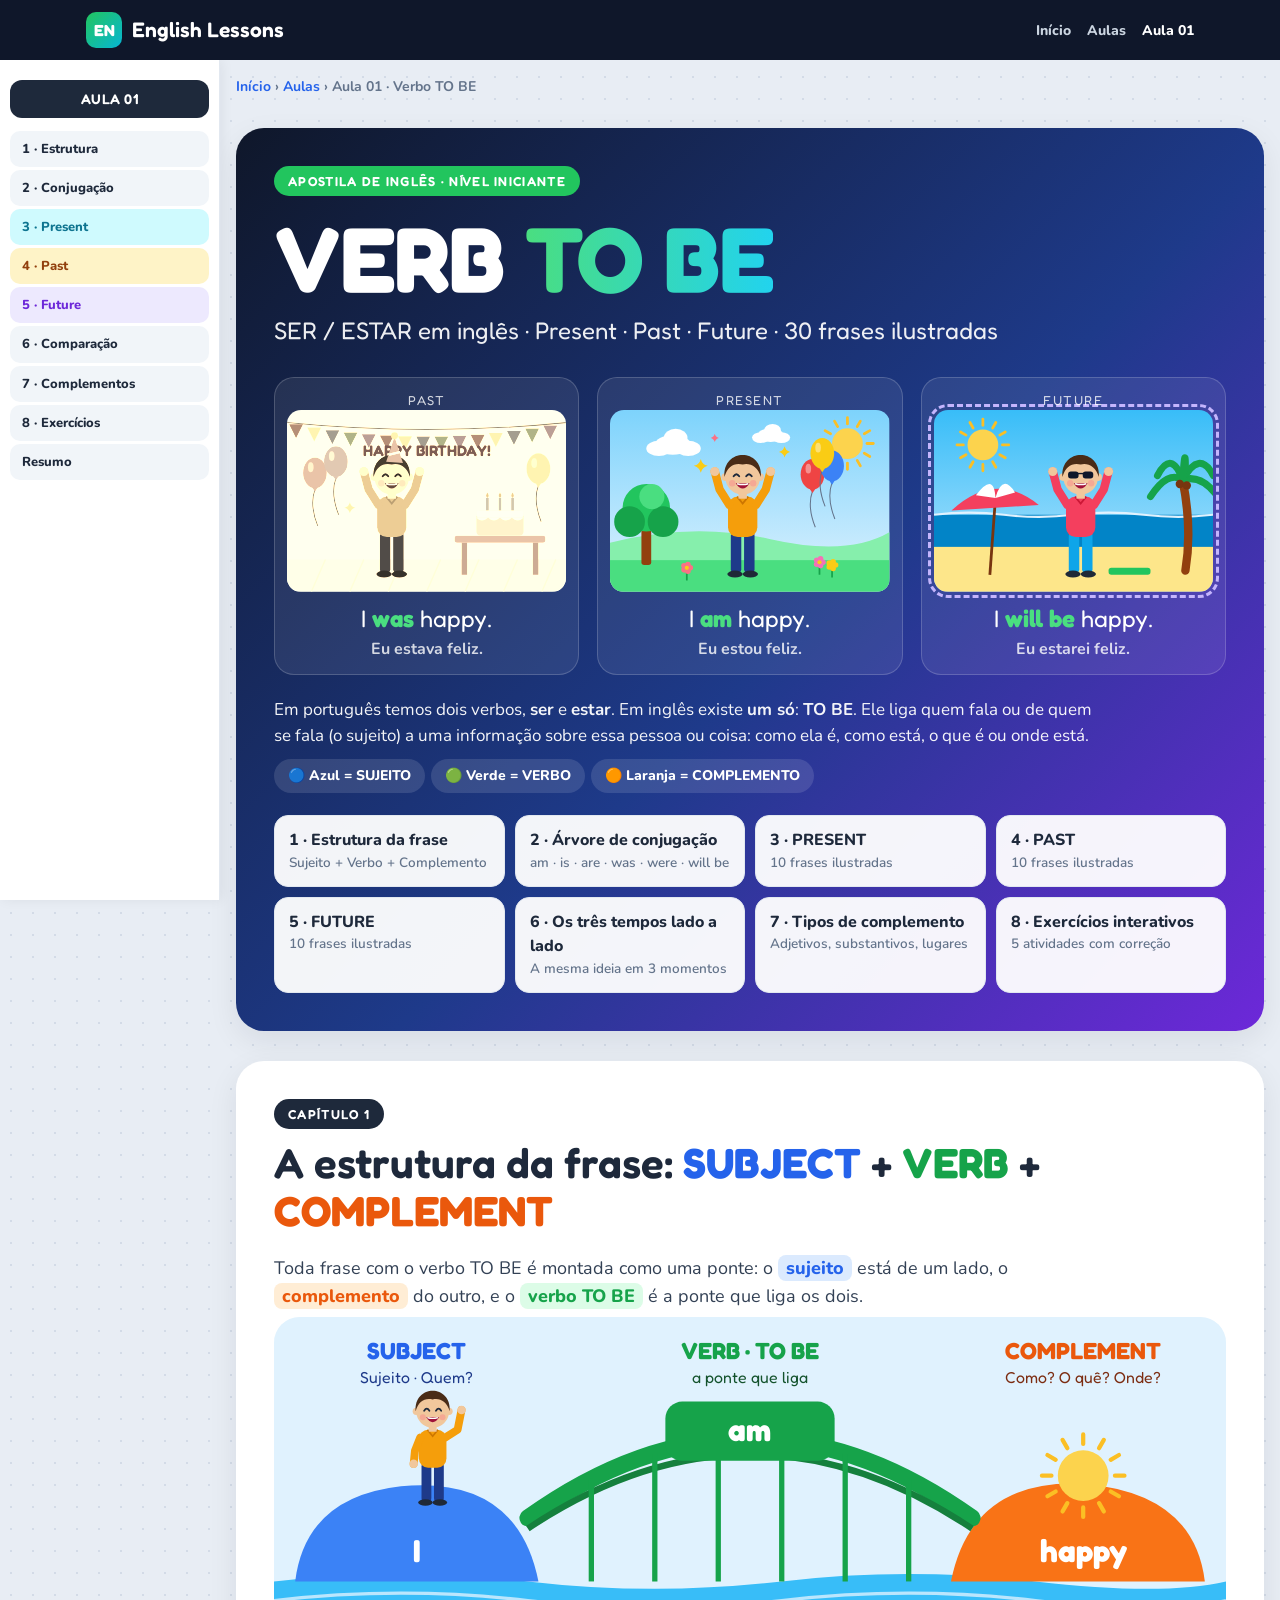
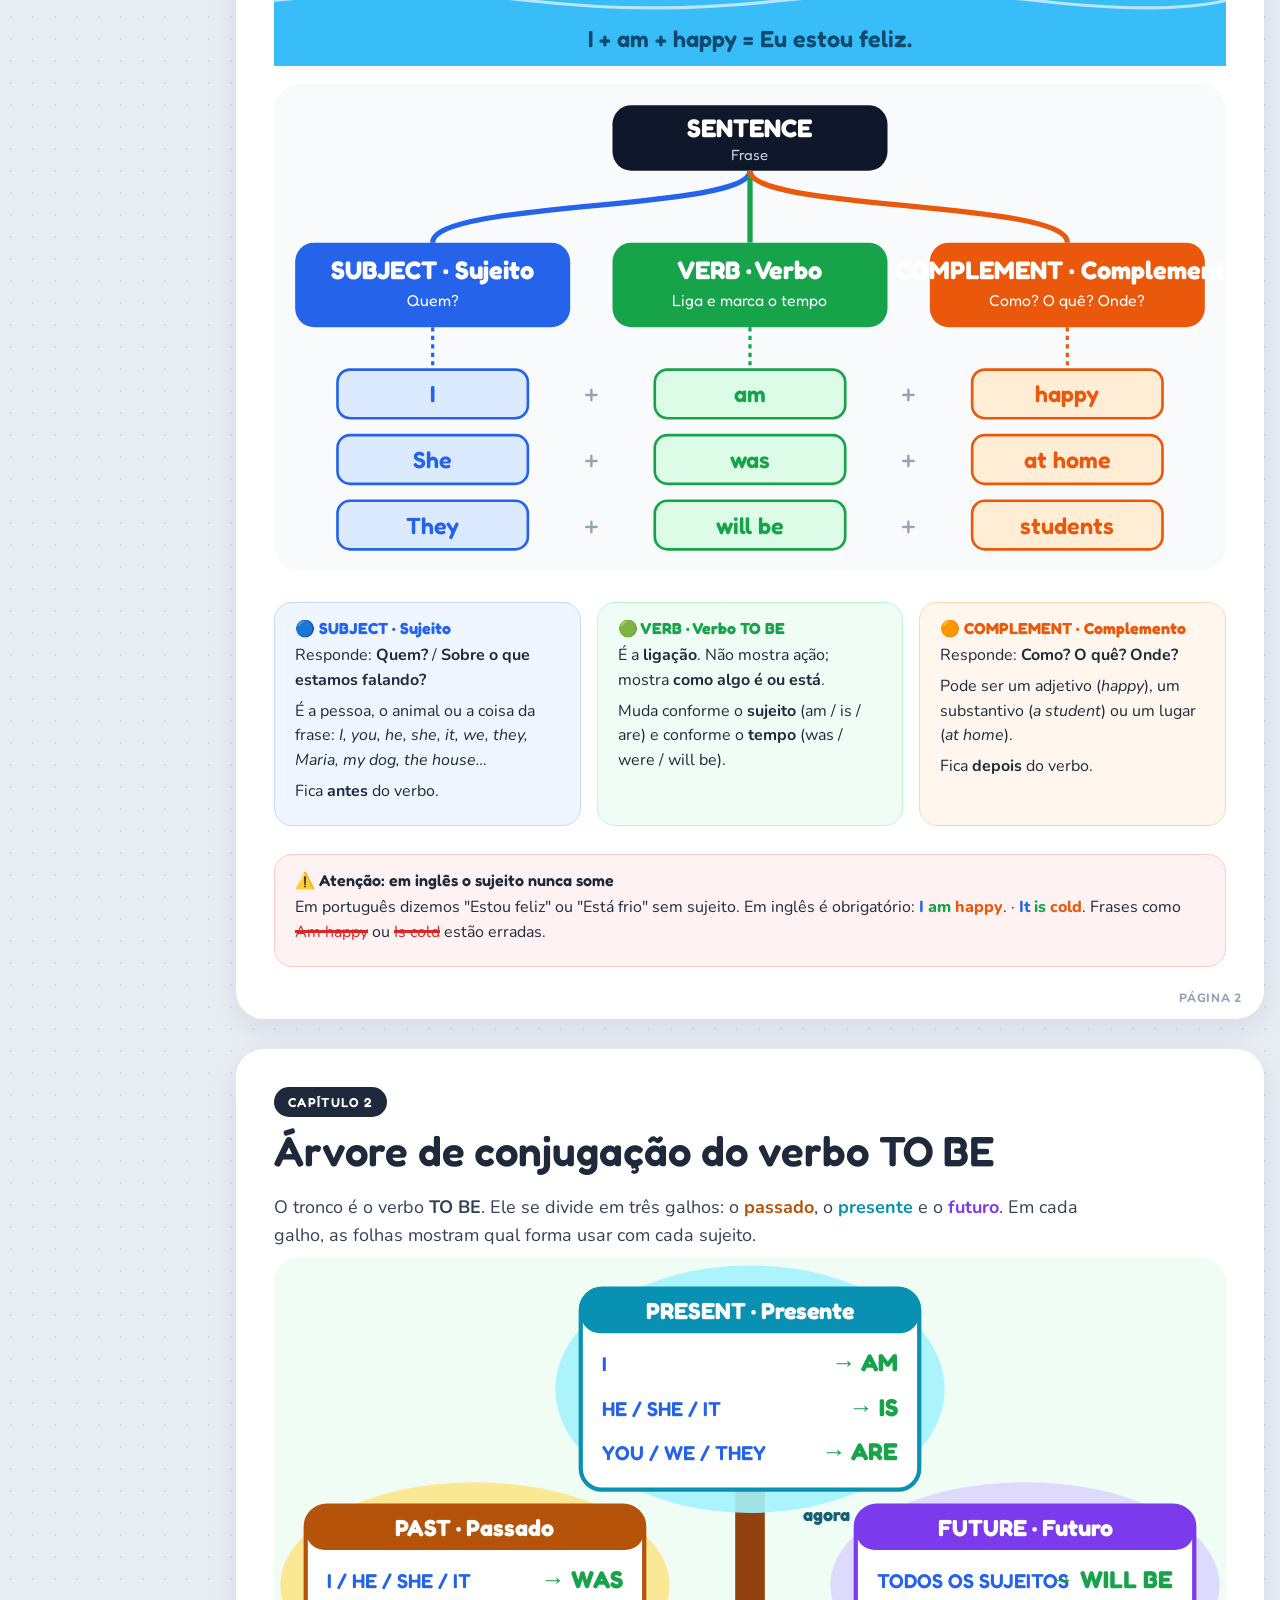
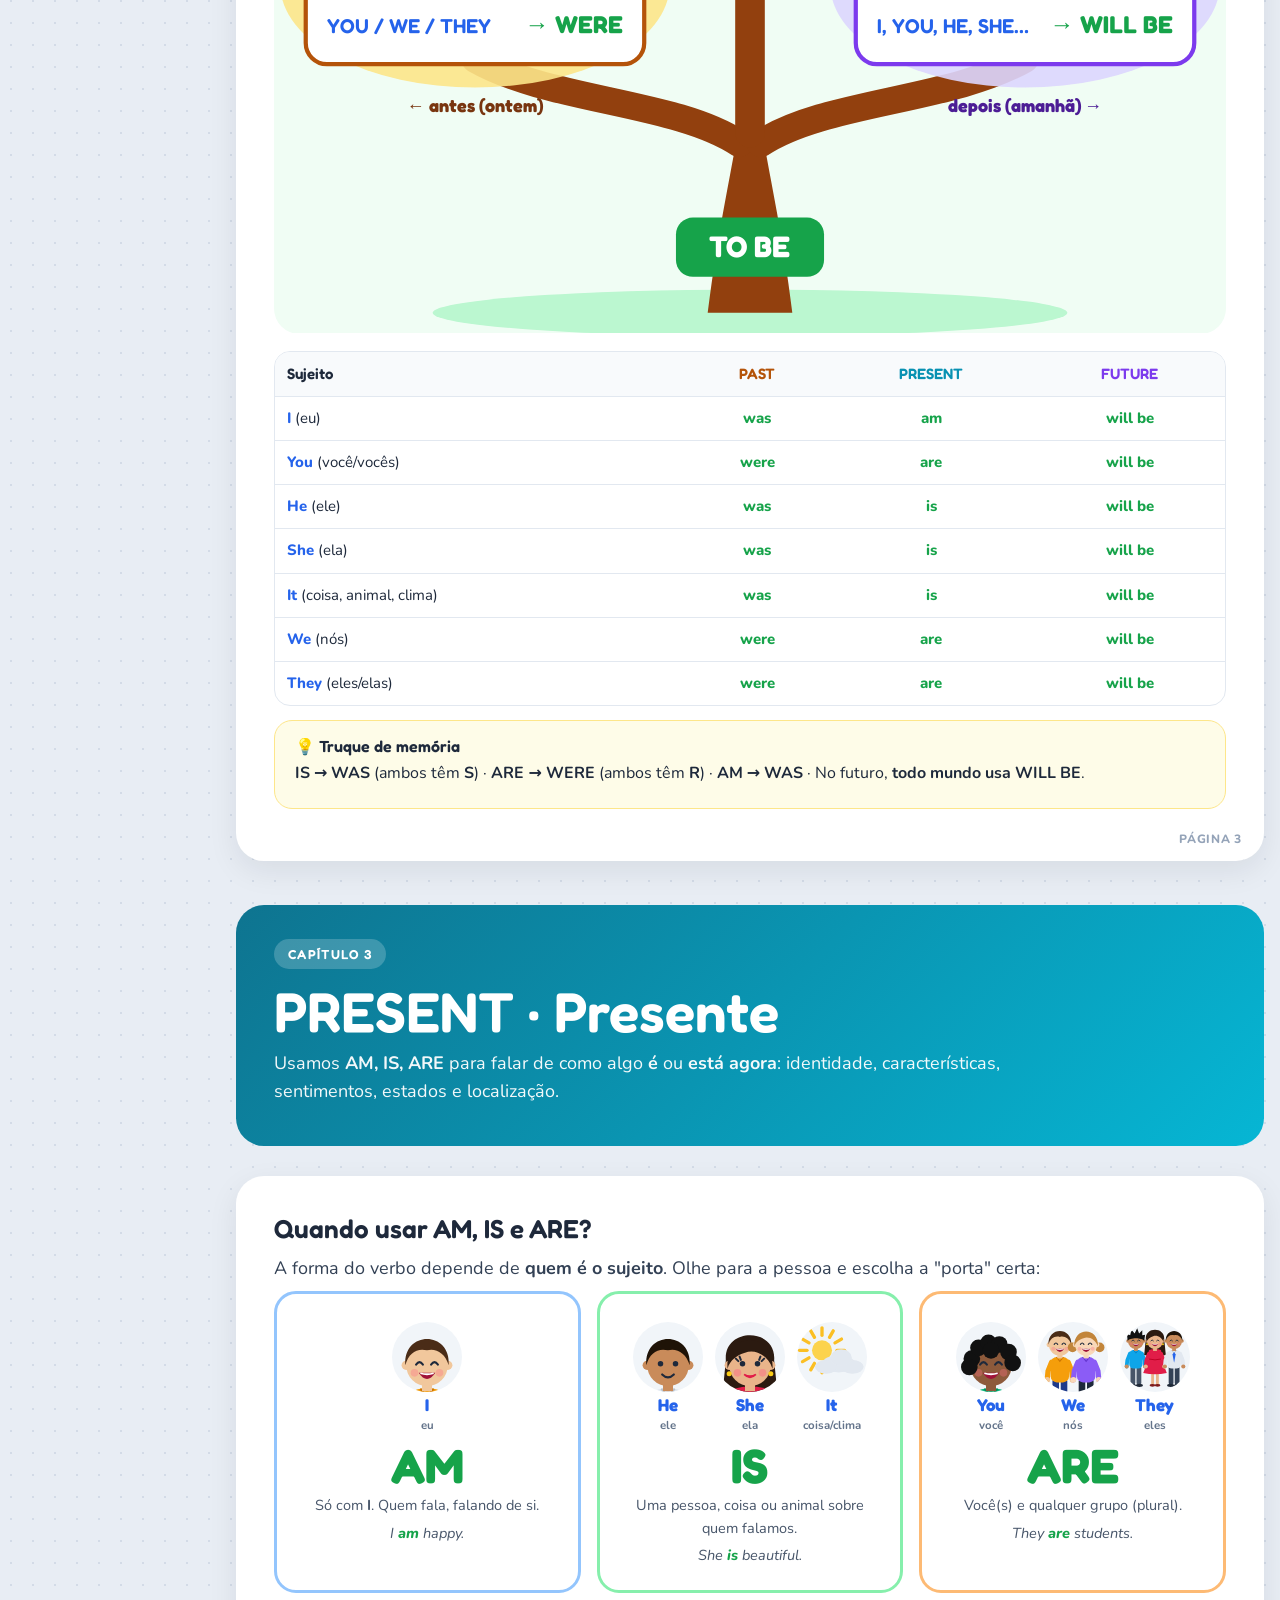
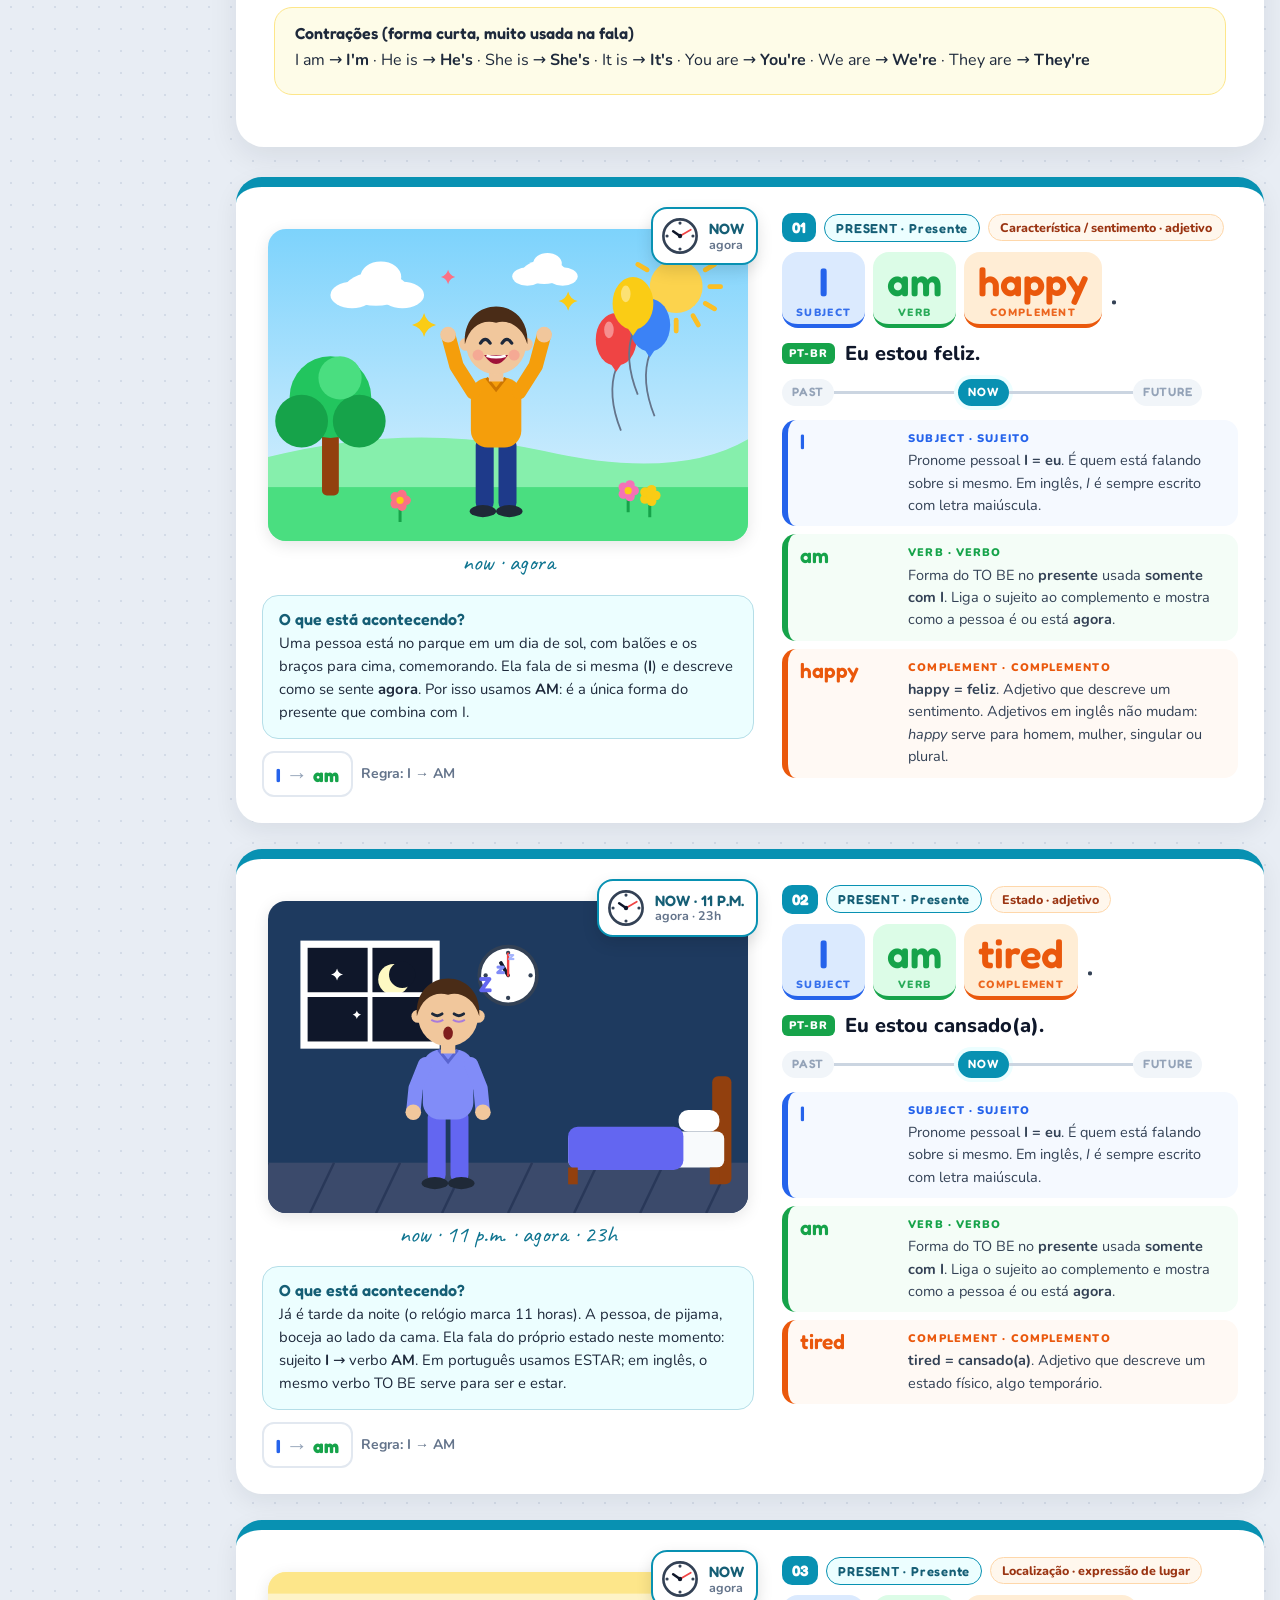
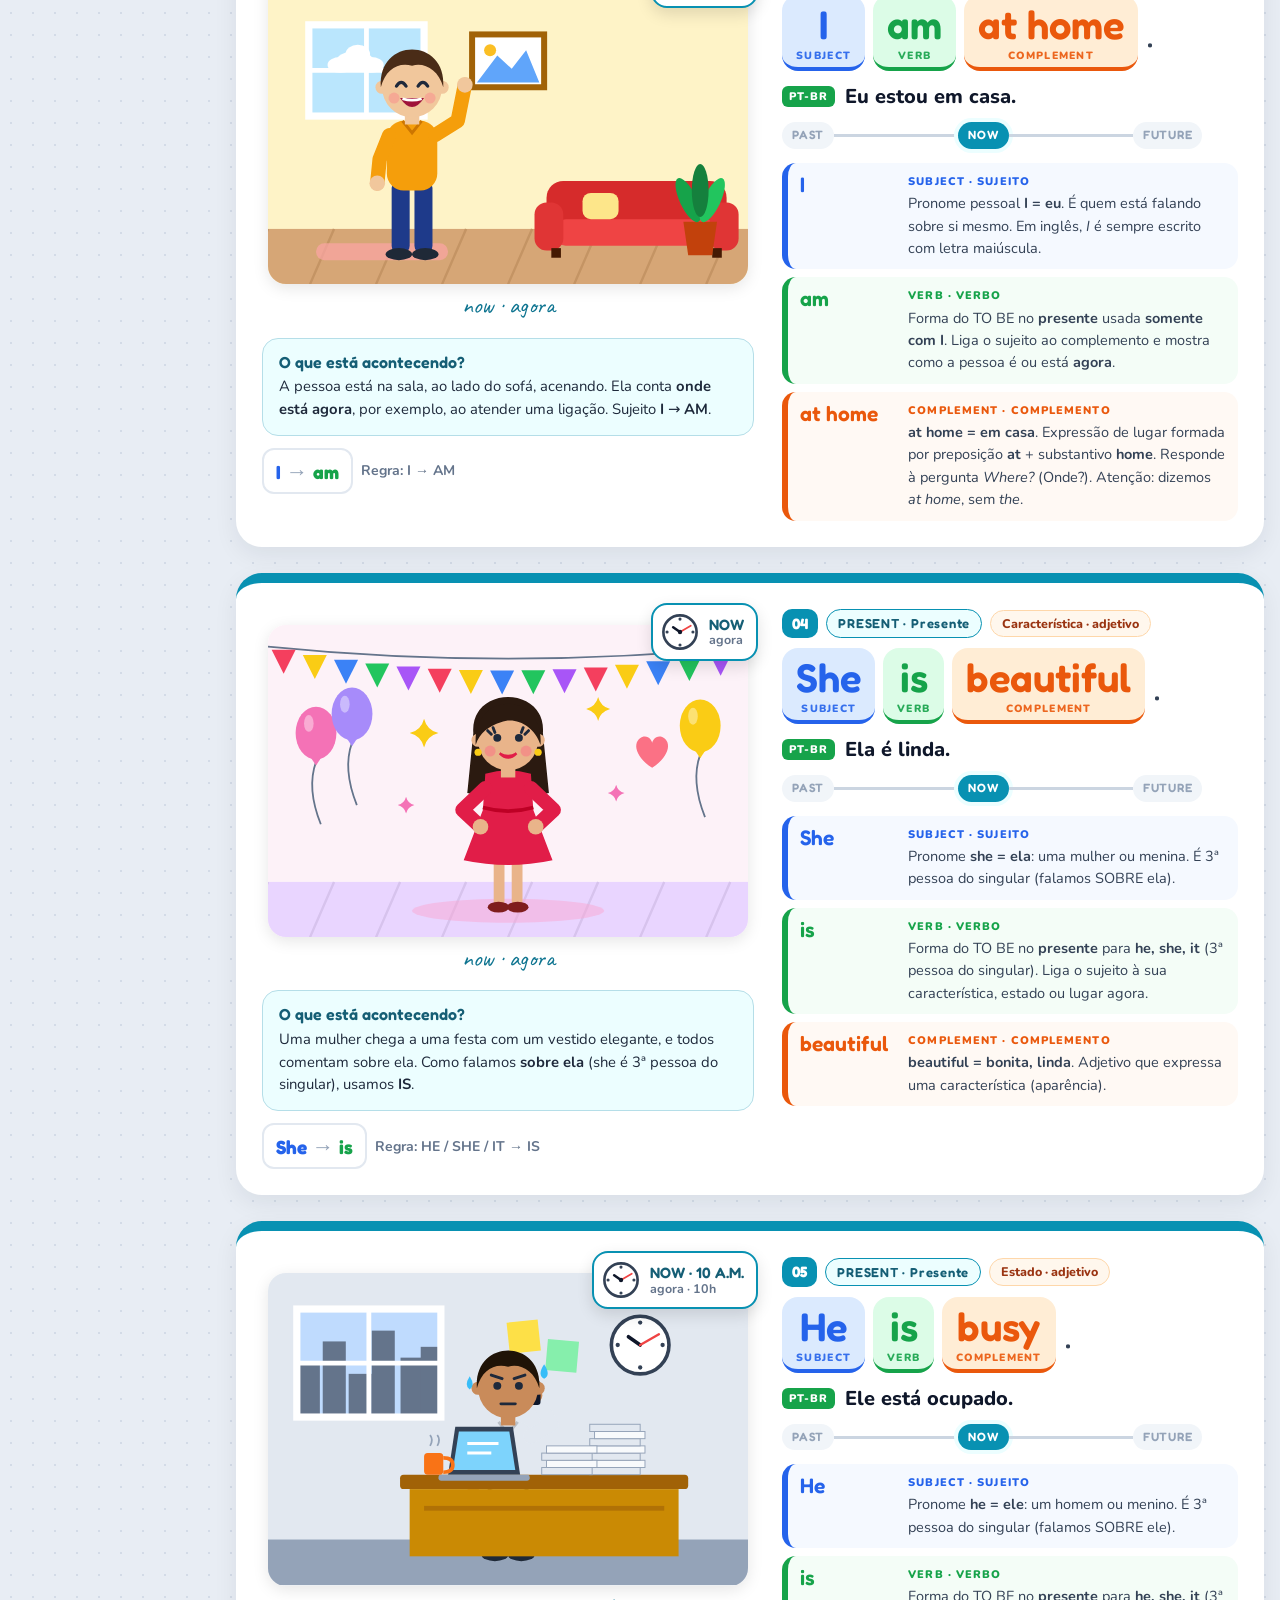
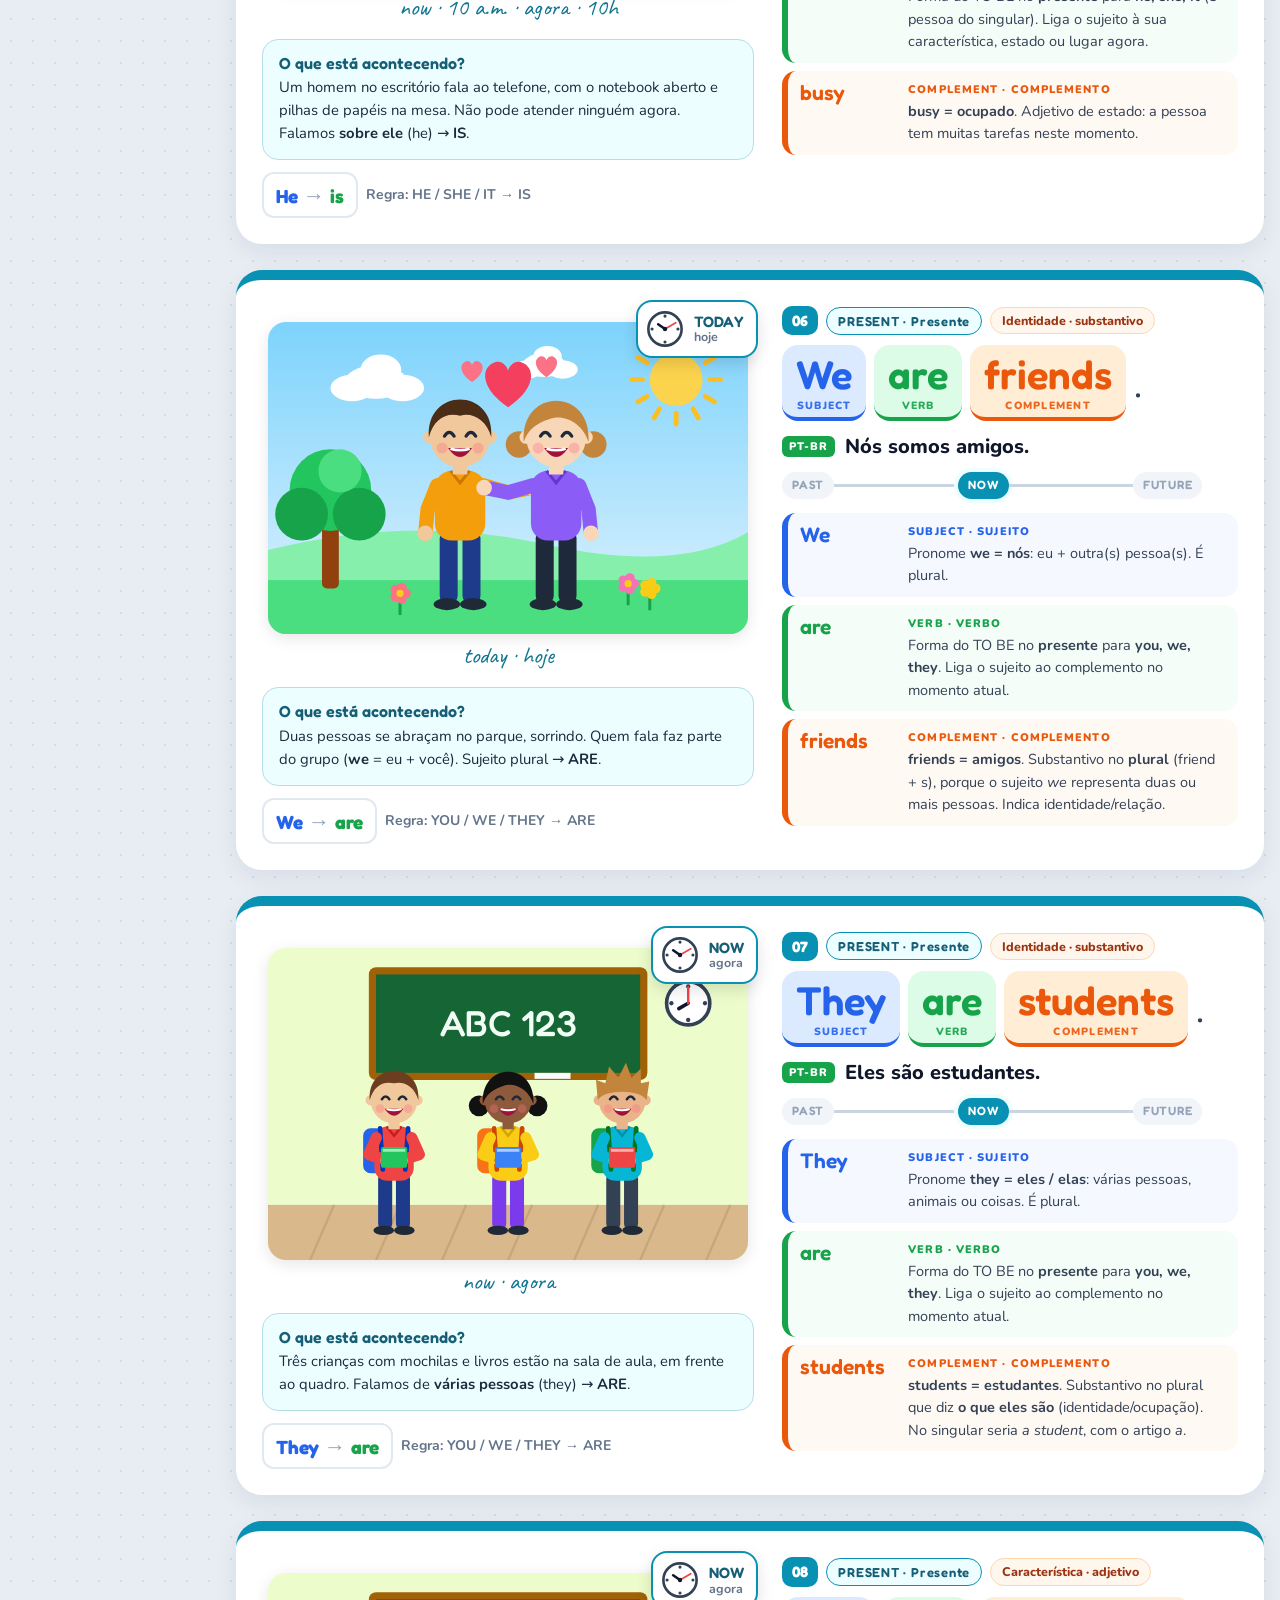
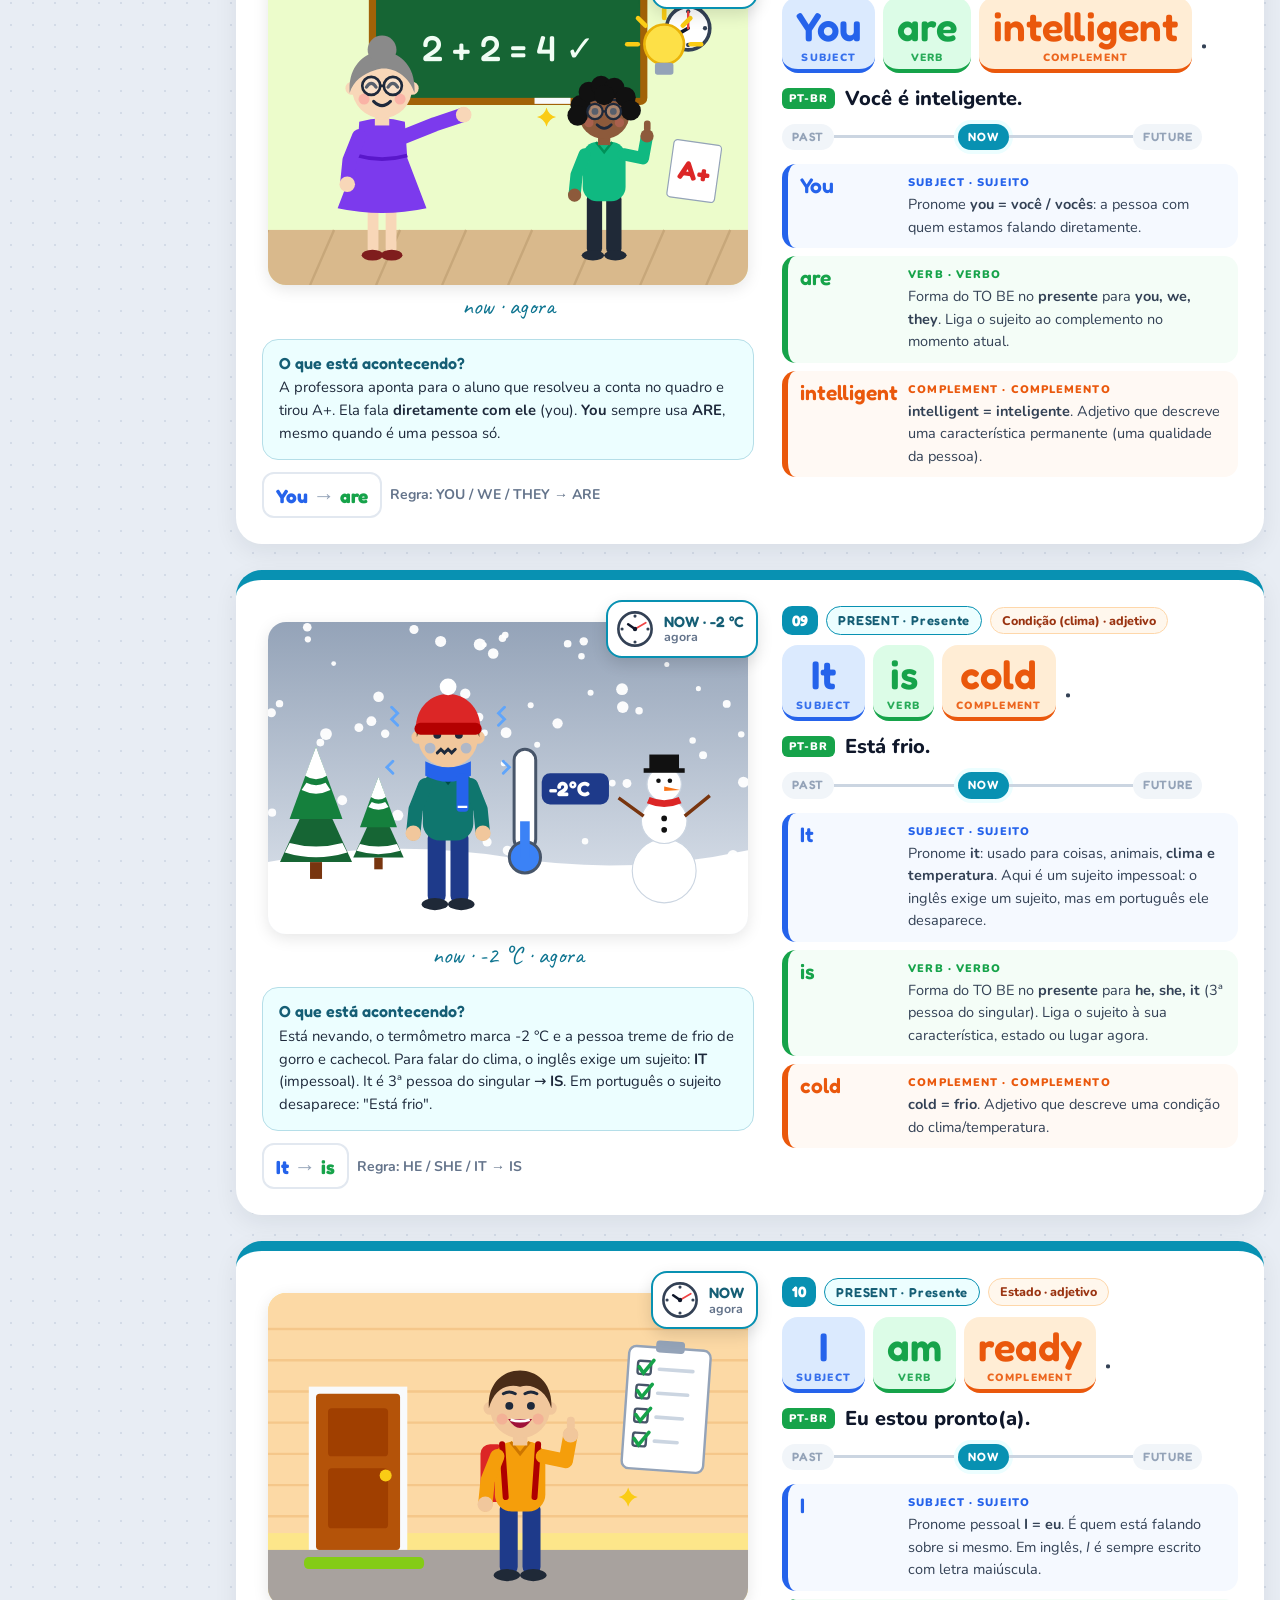
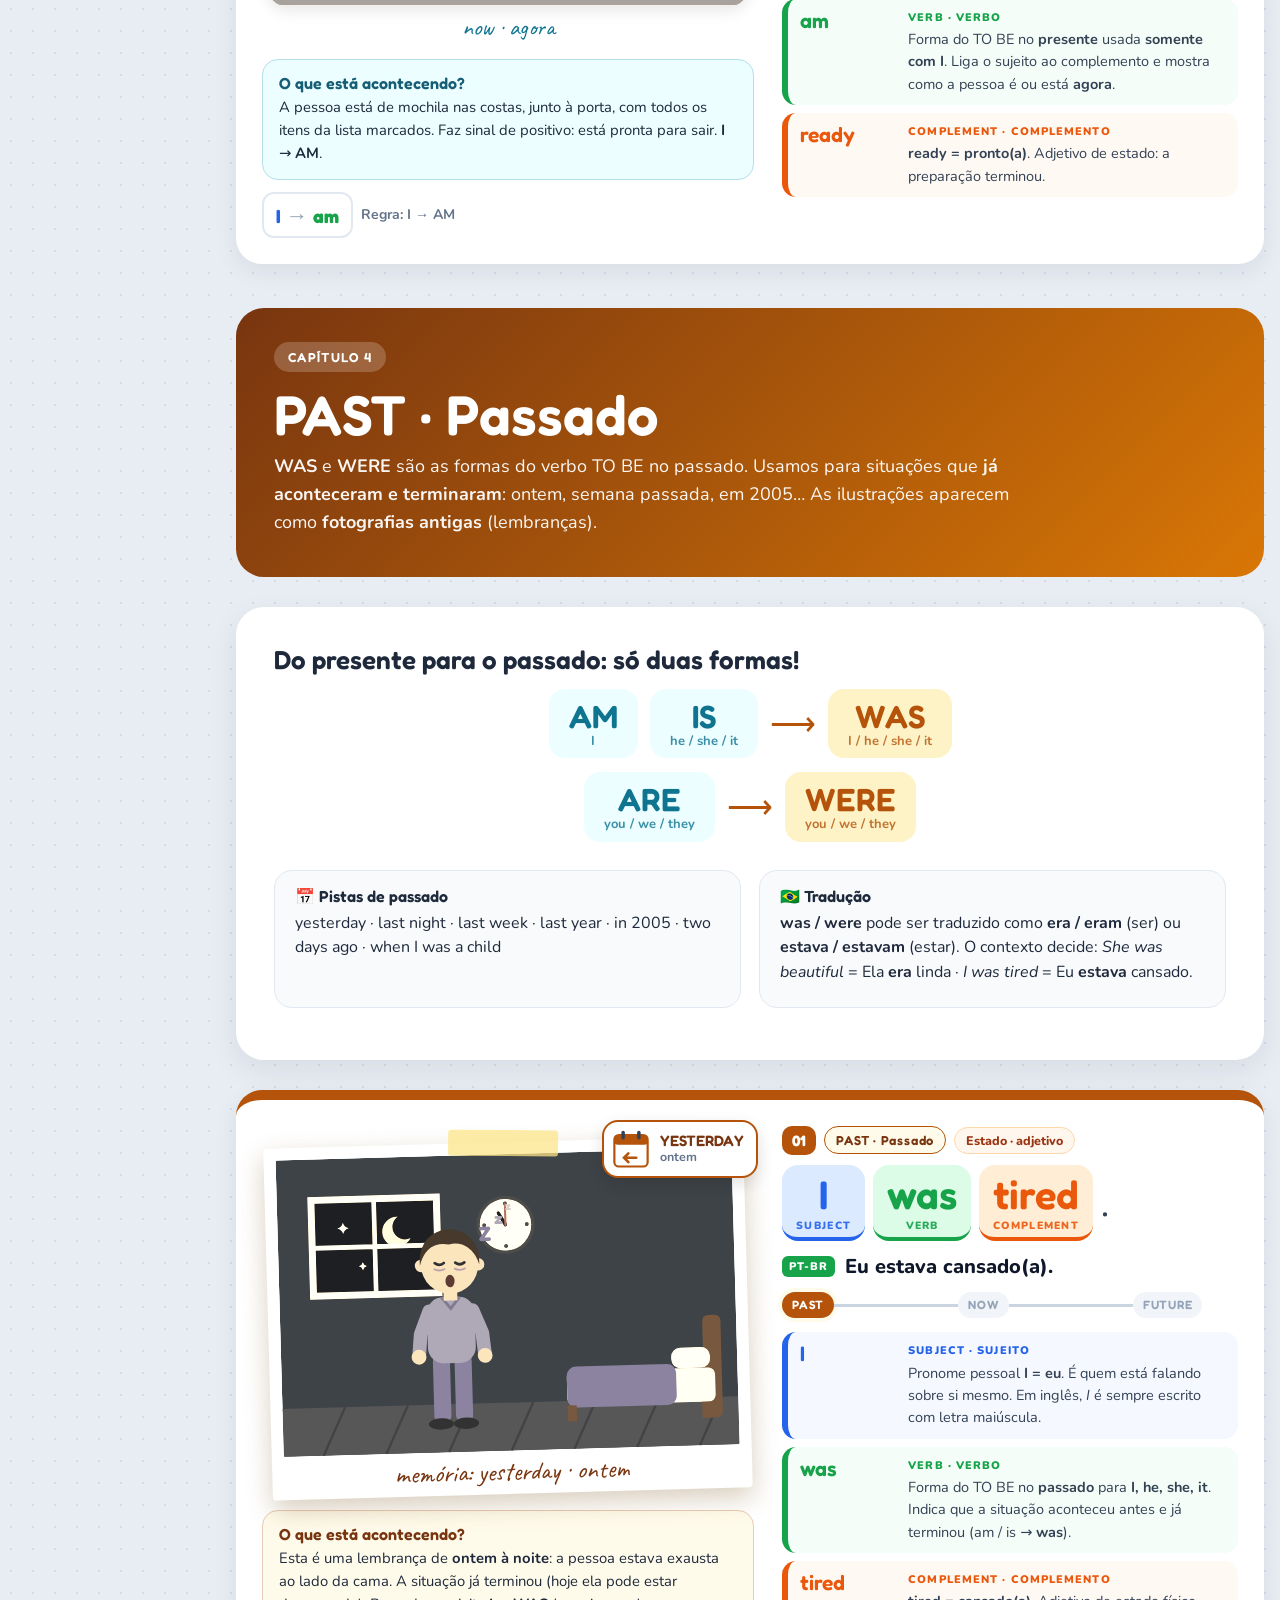
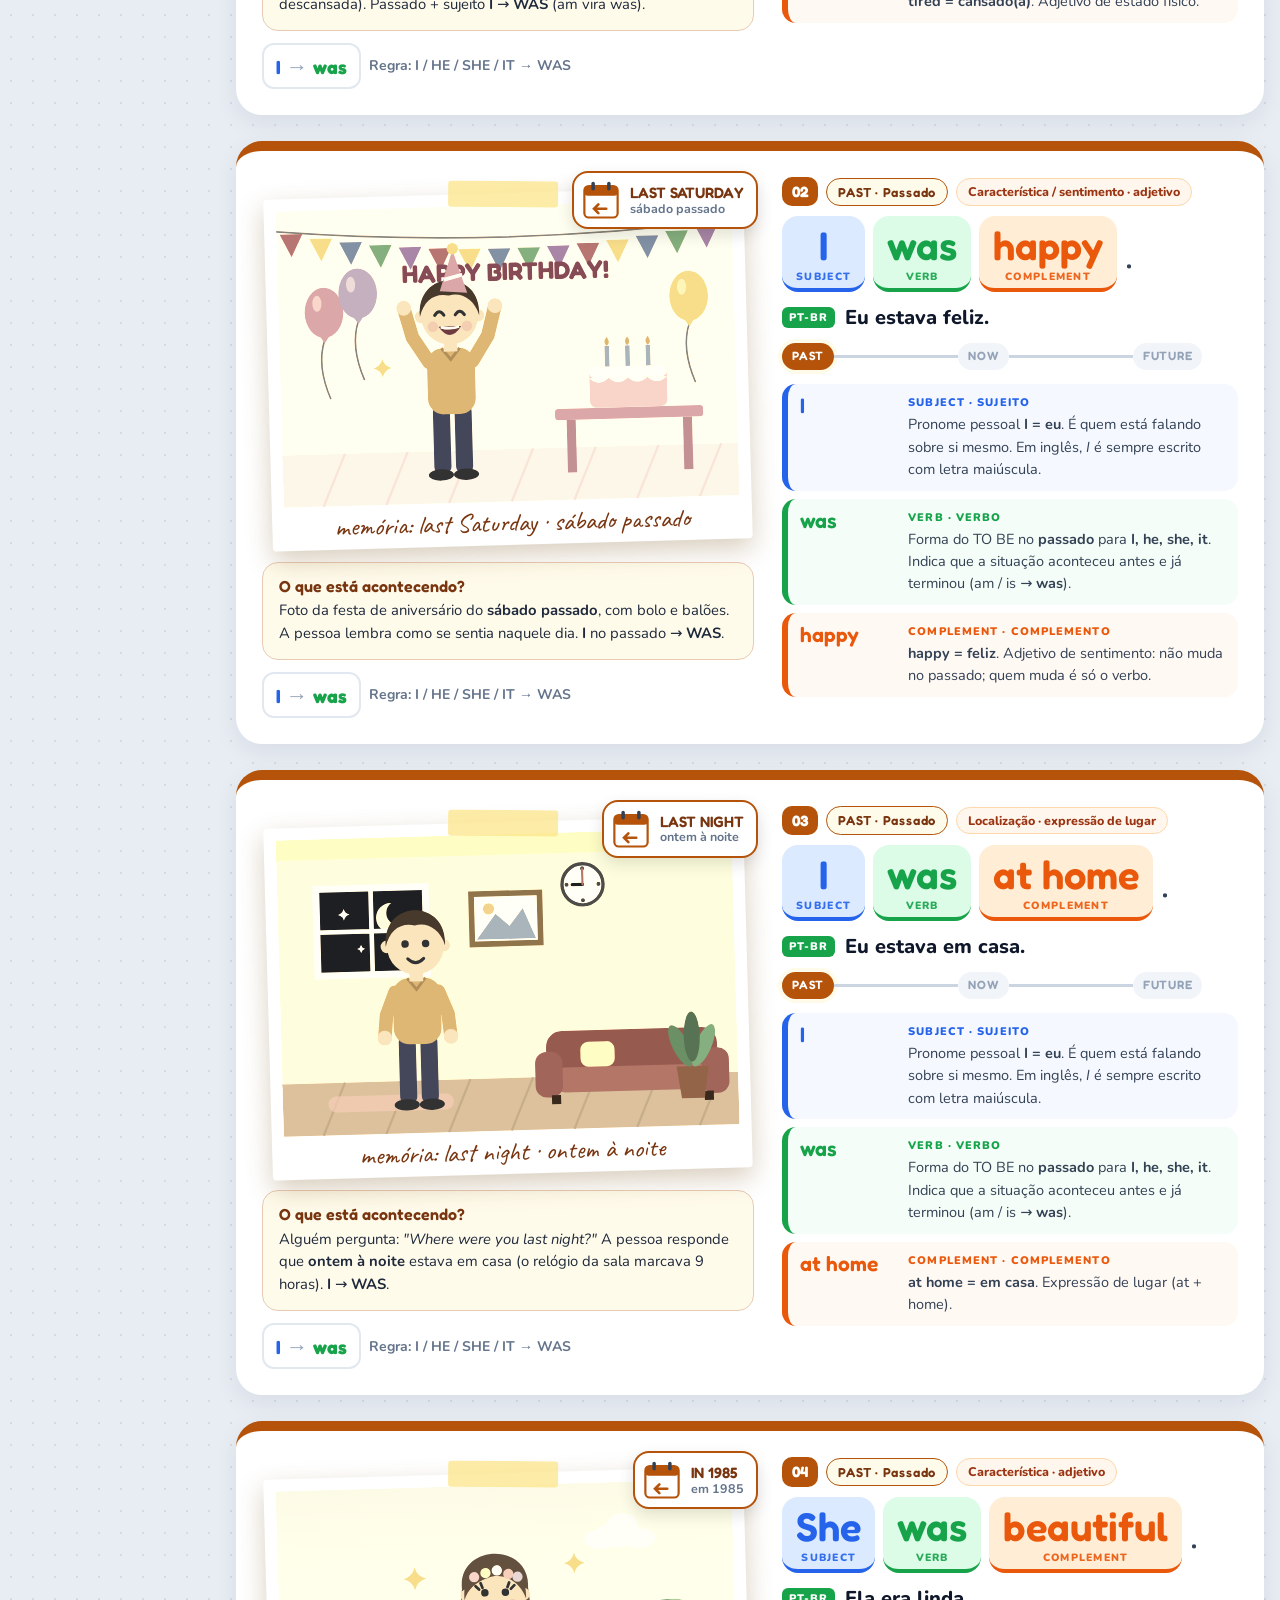
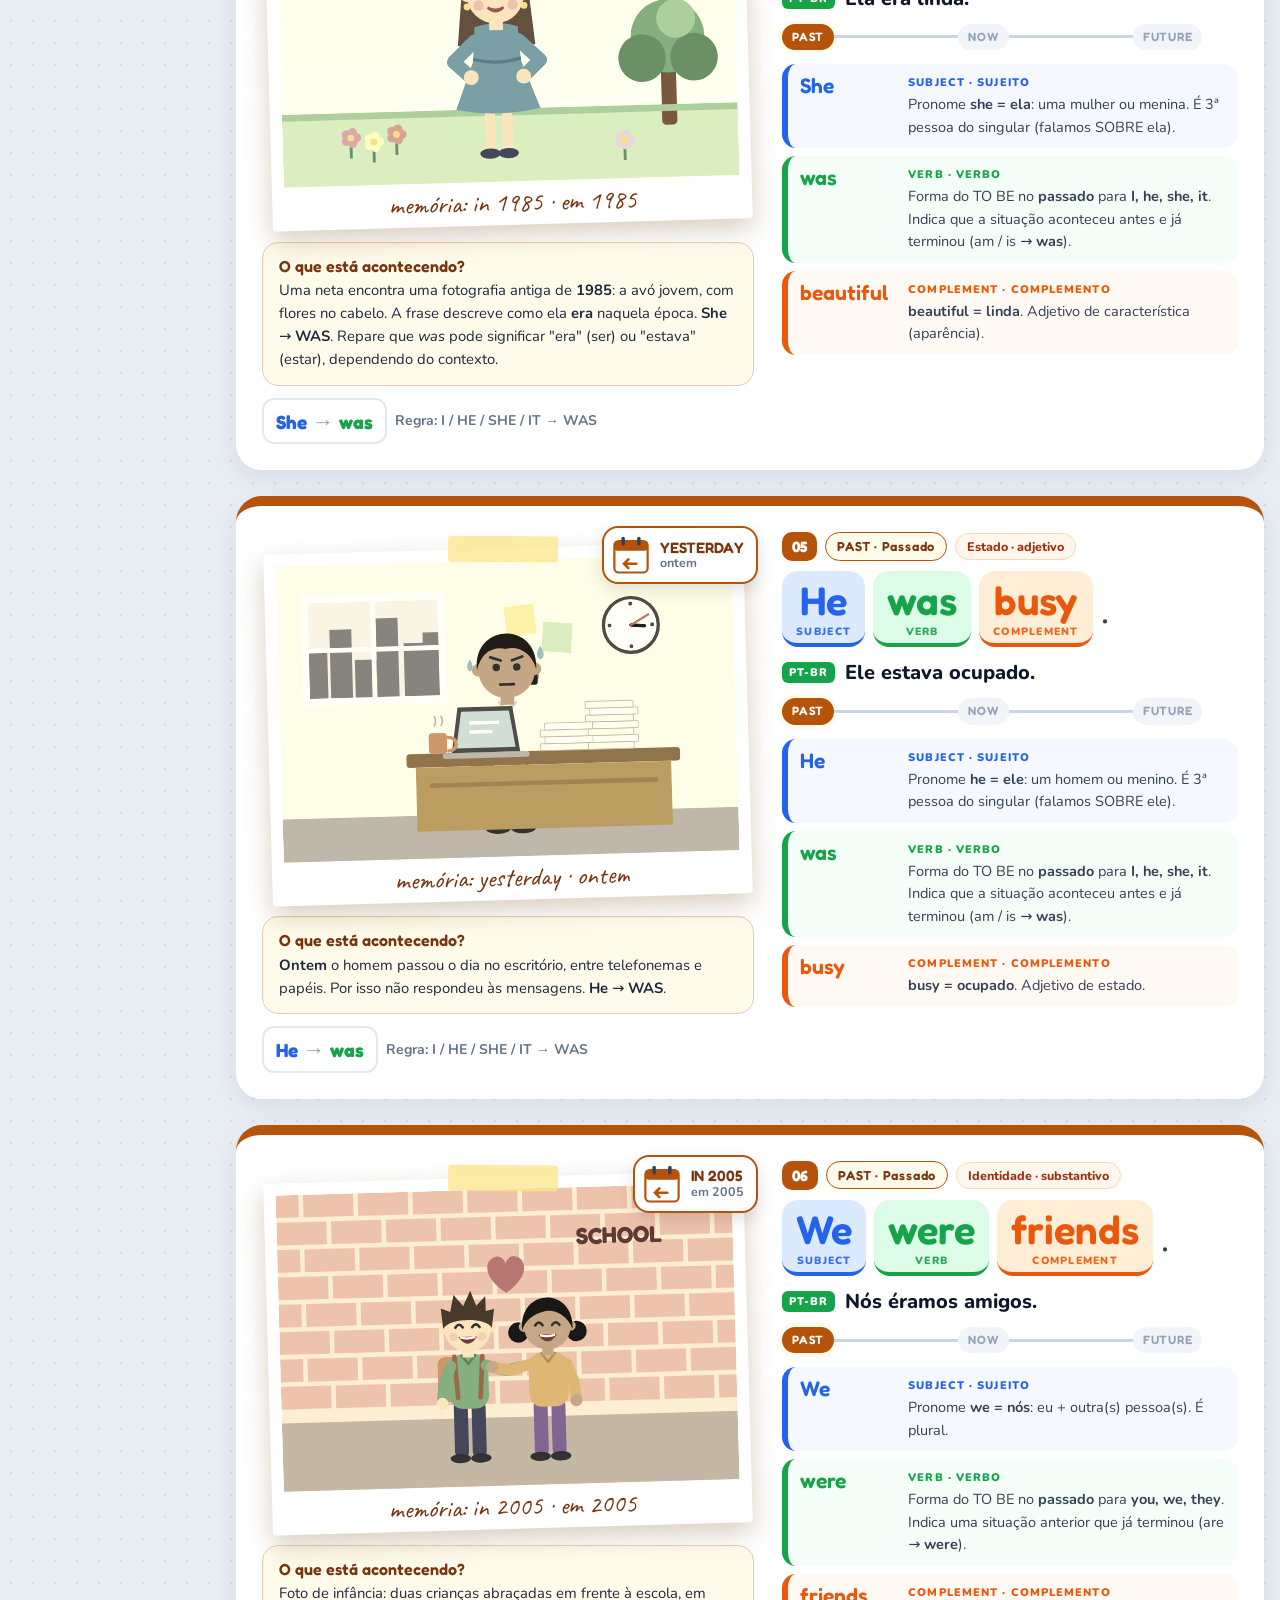
==== commit 04946a75: "Add left sidebar nav + mobile hamburger drawer Desktop: fixed left sidebar (220px) starting below st" ====
--- a/aulas/aula-01-verbo-to-be.html
+++ b/aulas/aula-01-verbo-to-be.html
@@ -9,11 +9,11 @@
 <link href="https://fonts.googleapis.com/css2?family=Fredoka:wght@400;500;600;700&family=Nunito:wght@400;600;700;800;900&family=Caveat:wght@600;700&display=swap" rel="stylesheet">
 <link rel="stylesheet" href="../css/style.css">
 </head>
-<body>
+<body class="lesson-page">
 <header class="site-head"><div class="in"><a class="logo" href="../index.html"><i>EN</i>English Lessons</a><nav><a href="../index.html">Início</a><a href="../index.html#aulas">Aulas</a><a class="on" href="aula-01-verbo-to-be.html">Aula 01</a></nav></div></header>
 <div class="crumb"><a href="../index.html">Início</a> › <a href="../index.html#aulas">Aulas</a> › Aula 01 · Verbo TO BE</div>
+<button class="ham" id="ham" aria-label="Menu"><span></span><span></span><span></span></button>
 <nav class="top" id="topNav"><div class="in">
-<button class="ham" id="ham" aria-label="Menu"><span></span><span></span><span></span></button>
 <a class="brand" href="#inicio">AULA 01</a>
 <div class="nav-links"><a href="#estrutura">1 · Estrutura</a><a href="#conjugacao">2 · Conjugação</a><a class="np" href="#present">3 · Present</a><a class="npa" href="#past">4 · Past</a><a class="nf" href="#future">5 · Future</a><a href="#comparacao">6 · Comparação</a><a href="#complementos">7 · Complementos</a><a href="#exercicios">8 · Exercícios</a><a href="#resumo">Resumo</a></div>
 </div></nav>
--- a/css/style.css
+++ b/css/style.css
@@ -210,7 +210,7 @@
 .foot{text-align:center;color:var(--muted);font-size:13px;margin-top:30px}
 
 /* ===== SITE (header, home, footer) ===== */
-.site-head{background:#0f172a;color:#fff}
+.site-head{background:#0f172a;color:#fff;position:sticky;top:0;z-index:60}
 .site-head .in{max-width:1140px;margin:auto;display:flex;align-items:center;justify-content:space-between;gap:12px;padding:12px 16px;flex-wrap:wrap}
 .logo{display:flex;align-items:center;gap:10px;color:#fff;text-decoration:none;font-family:Fredoka;font-weight:600;font-size:21px}
 .logo i{width:36px;height:36px;border-radius:10px;background:linear-gradient(135deg,#22c55e,#06b6d4);display:flex;align-items:center;justify-content:center;font-style:normal;font-size:16px;font-weight:700}
@@ -248,7 +248,6 @@
 .lesson-nav span{opacity:.5}
 .lesson-nav small{display:block;color:var(--muted);font-weight:700}
 .site-foot{text-align:center;color:var(--muted);font-size:13px;padding:30px 16px 50px}
-nav.top{top:0}
 
 /* SIDE NAV */
 .sidenav{position:fixed;right:16px;top:72px;width:196px;background:rgba(255,255,255,.93);backdrop-filter:blur(8px);border-radius:18px;padding:12px 10px;box-shadow:0 4px 20px rgba(15,23,42,.09);display:none;flex-direction:column;gap:2px;z-index:40;max-height:calc(100vh - 90px);overflow-y:auto}
@@ -265,19 +264,34 @@
 .sidenav a.snp:hover{background:#cffafe;color:#0e7490}
 .sidenav a.snpa:hover{background:#fef3c7;color:#92400e}
 .sidenav a.snf:hover{background:#ede9fe;color:#6d28d9}
-@media(min-width:1600px){.sidenav{display:flex}nav.top{display:none}html{scroll-padding-top:20px}}
-
-/* HAMBURGER */
+/* NAV LATERAL + HAMBÚRGUER */
 .nav-links{display:flex;gap:6px;align-items:center}
 .ham{display:none;background:none;border:none;cursor:pointer;padding:6px;border-radius:10px;flex-direction:column;gap:5px;align-items:center;justify-content:center;width:38px;height:36px;flex-shrink:0}
 .ham span{display:block;width:22px;height:2.5px;background:var(--ink);border-radius:2px;transition:transform .2s,opacity .2s}
 nav.top.open .ham span:nth-child(1){transform:translateY(7.5px) rotate(45deg)}
 nav.top.open .ham span:nth-child(2){opacity:0;transform:scaleX(0)}
 nav.top.open .ham span:nth-child(3){transform:translateY(-7.5px) rotate(-45deg)}
+
+/* DESKTOP: sidebar fixa na esquerda */
+@media(min-width:901px){
+  html{scroll-padding-top:20px}
+  nav.top{position:fixed;left:0;top:60px;height:calc(100% - 60px);width:220px;border-bottom:none;border-right:1px solid var(--line);overflow-y:auto;background:#fff;box-shadow:2px 0 12px rgba(15,23,42,.06)}
+  nav.top .in{flex-direction:column;align-items:flex-start;overflow-x:visible;max-width:none;margin:0;padding:20px 10px;gap:3px;min-height:100%}
+  .ham{display:none!important}
+  .nav-links{display:flex!important;flex-direction:column;gap:3px;width:100%}
+  nav.top a{white-space:normal;border-radius:10px;display:flex;align-items:center;width:100%;font-size:13px;padding:8px 12px}
+  nav.top a.brand{background:var(--ink);color:#fff;font-family:Fredoka;font-weight:600;font-size:14px;border-radius:12px;margin-bottom:10px;justify-content:center;letter-spacing:.04em}
+  nav.top a.brand:hover{background:#334155}
+  .lesson-page .crumb,.lesson-page .wrap,.lesson-page .site-foot{margin-left:220px}
+}
+
+/* MOBILE: drawer hambúrguer da esquerda */
 @media(max-width:900px){
-  .ham{display:flex}
-  nav.top .in{flex-wrap:wrap;overflow-x:visible;gap:0;padding:8px 14px}
-  .nav-links{display:none;width:100%;padding:6px 0 2px}
+  nav.top{position:fixed;left:-270px;top:0;height:100%;width:260px;transition:left .25s ease;border-bottom:none;border-right:1px solid var(--line);overflow-y:auto;background:rgba(255,255,255,.98);backdrop-filter:blur(6px);z-index:50}
+  nav.top.open{left:0}
+  nav.top .in{flex-direction:column;align-items:flex-start;overflow-x:visible;max-width:none;margin:0;padding:72px 12px 24px;gap:4px;min-height:100%}
+  .ham{display:flex!important;position:fixed;left:12px;top:10px;z-index:60;background:rgba(255,255,255,.95);box-shadow:0 2px 10px rgba(0,0,0,.14)}
+  .nav-links{display:none;width:100%;padding:0}
   nav.top.open .nav-links{display:flex;flex-direction:column;gap:4px}
-  .nav-links a{text-align:center;justify-content:center}
+  .nav-links a{text-align:left;justify-content:flex-start;width:100%}
 }
